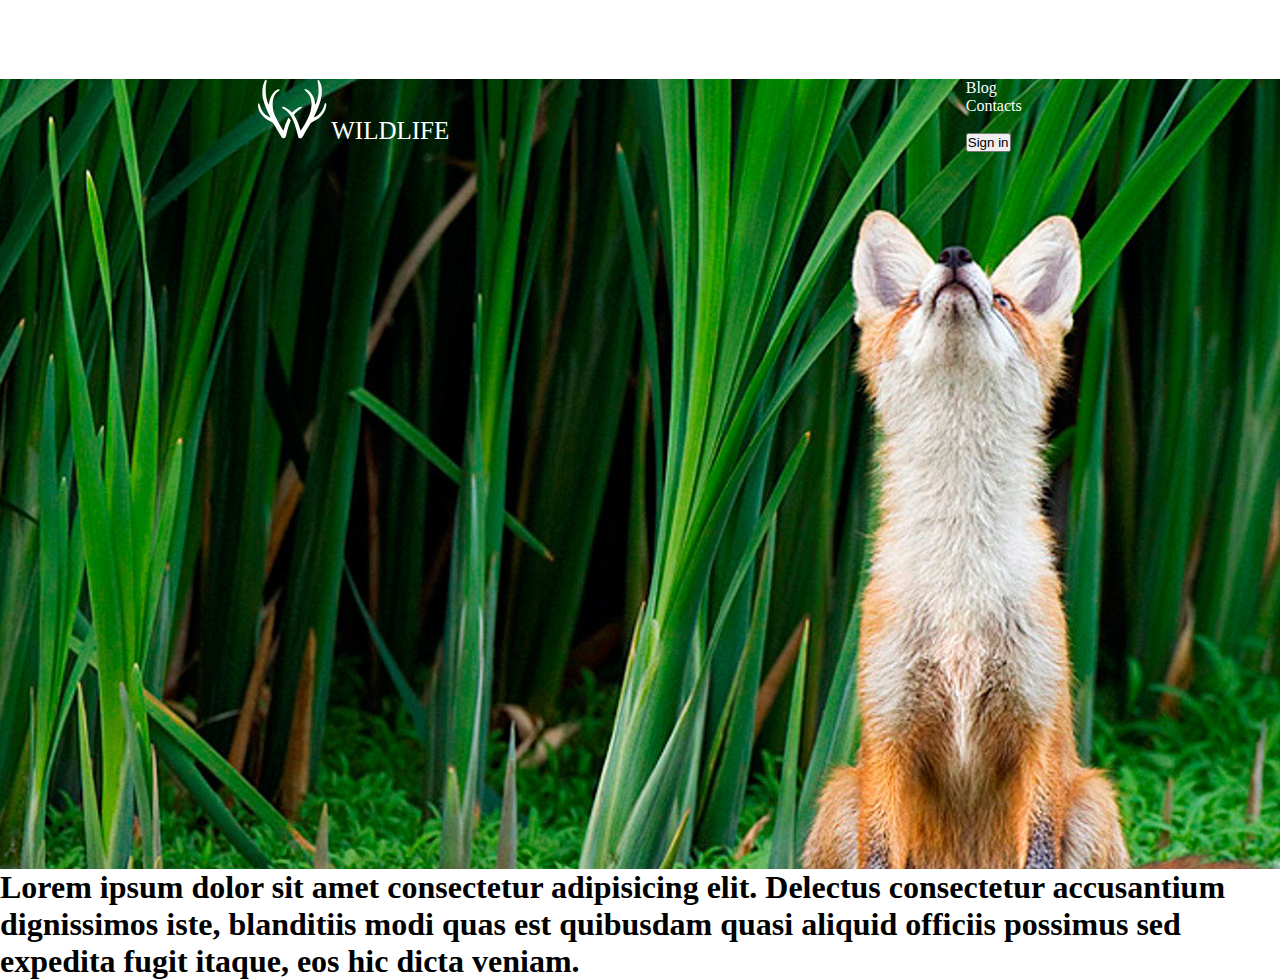
==== wildlife/index.html @ 64f41627 "feat:add index.html & style.css" ====
<!DOCTYPE html>
<html lang="en">
<head>
    <meta charset="UTF-8">
    <meta http-equiv="X-UA-Compatible" content="IE=edge">
    <meta name="viewport" content="width=device-width, initial-scale=1.0">
    <title>Wildlife</title>
    <link rel="stylesheet" href="./style.css">
</head>
<style>
  header{
    background-image:url("Qwerty1.png");
}
</style>
<body>
    <div class="wrapper">
      <header class="header">
            <div class="header__left">
                <div class="left">
                  <div class="logo">
                    <svg width="69" height="60" viewBox="0 0 69 60" fill="none" xmlns="http://www.w3.org/2000/svg">
                      <path fill-rule="evenodd" clip-rule="evenodd" d="M6.3948 2.44604C4.16477 7.15504 3.65727 16.4691 5.36475 21.3461C5.73505 22.4039 6.12845 23.6725 6.23905 24.1655C6.50697 25.3616 9.98755 33.4607 11.3835 36.1374C12.7536 38.7639 12.7282 38.7901 10.1004 37.4541C6.3206 35.5326 3.34752 31.5826 2.05042 26.7593C1.13115 23.3408 0.00397348 23.2777 0.0772985 26.6488C0.205224 32.5289 5.17522 38.814 12.5882 42.4708C15.5288 43.9211 14.6779 42.7686 21.2467 54.2024C24.0457 59.0747 24.1808 59.2308 25.5972 59.2308C27.3561 59.2308 27.6071 58.8444 28.5953 54.6155C29.5972 50.3279 30.7228 46.6075 31.9289 43.5965L32.7948 41.4347L31.8533 40.1431C31.3355 39.4326 30.798 38.8502 30.6593 38.8488C30.1948 38.844 28.0869 43.6096 26.7646 47.6535L25.4569 51.6532L23.9027 49.3844C22.4623 47.2811 17.952 38.948 16.8384 36.3319C12.847 26.9553 14.4788 15.6138 20.3028 12.2518C22.3567 11.066 21.9794 9.6086 19.8173 10.3764C15.3945 11.9471 11.3867 18.6498 10.9586 25.1924C10.8617 26.6725 9.7457 24.0611 8.6236 19.7287C7.47227 15.2835 7.3727 6.67708 8.4353 3.47029C9.38888 0.593038 7.67895 -0.265299 6.3948 2.44604ZM59.6933 1.30982C59.574 1.59996 59.6634 2.85175 59.8918 4.09177C61.1044 10.6744 60.7708 16.6257 58.8924 21.9231C57.5846 25.6113 57.0736 26.3963 57.0652 24.7304C57.0377 19.3638 53.3148 12.8507 49.0733 10.7489C45.9222 9.18752 45.6274 10.2683 48.518 12.7851C56.5554 19.7834 54.8527 33.9088 44.1036 49.4043L42.5157 51.6933L41.9636 49.7889C40.4831 44.6822 39.9738 43.3696 38.0497 39.7006L35.9766 35.7474L37.6433 33.7295C38.56 32.6197 40.4344 31.032 41.8087 30.2013C43.183 29.3706 44.2428 28.5095 44.1637 28.2878C43.6667 26.893 39.9378 28.4095 36.4521 31.4239L34.0308 33.5178L31.8846 31.5955C29.582 29.5331 25.8581 27.5444 24.6935 27.7554C23.4517 27.9804 23.6045 28.7779 25.0178 29.4484C31.5726 32.5583 36.2416 40.8258 39.5563 55.1923C40.3933 58.8197 40.6819 59.2308 42.3925 59.2308C43.7998 59.2308 43.9577 59.0614 46.1602 55.1923C47.5179 52.8072 51.0517 46.8561 52.3433 44.7796C52.8356 43.988 54.1098 43.1056 56.201 42.1082C62.3316 39.1839 67.1378 33.2911 68.1072 27.5107C68.7914 23.4293 67.2122 22.8184 66.0997 26.7343C64.7094 31.6287 61.3194 36.0255 57.5225 37.8595C55.6437 38.767 55.6206 38.591 57.1947 35.3476C64.3238 20.6586 65.7354 10.406 61.7265 2.43362C61.0403 1.06904 60.0232 0.506894 59.6933 1.30982Z" fill="white"/>
                    </svg>
                    <a href="#" class="menu">WILDLIFE</a>
                  </div>
                </div>
            </div>


          <div class="header__right">
            <div class="header__right1">
              <nav class="sign">
                <ul class="giutyk">
                  <li class="links">
                      <a href="#" class="link">Blog</a>
                  </li>
                  <li class="links">
                      <a href="#" class="link">Contacts</a>
                  </li>
                  <li class="links">
                    <div class="search">
                      <img src="https://image.flaticon.com/icons/svg/49/49116.svg" alt="" class="search-icon">
                    </div>
                  </li>
                  <li class="links">
                    <button href="#" class="menu__links">Sign in</button>
                  </li>
                </ul>
              </nav>
            </div>
          </div>
      </header>
    </div>
<h1>Lorem ipsum dolor sit amet consectetur adipisicing elit. Delectus consectetur accusantium dignissimos iste, blanditiis modi quas est quibusdam quasi aliquid officiis possimus sed expedita fugit itaque, eos hic dicta veniam.</h1>
</body>
</html>
---- wildlife/style.css ----
* {
  padding: 0;
  margin: 0;
  list-style-type: none;
  box-sizing: border-box;
}

.wrapper {
  width: 100vw;
  display: flex;
  justify-content: center;
  padding-top: 79px;
}

.header {
  width: 100%;
  height: 790px;
  width: 1500px;
  display: flex;
  justify-content: space-around;
}

.menu{
  text-decoration: none;
  font-family: Roboto;
  font-size: 25px;
  font-style: normal;
  font-weight: 400;
  line-height: 60px;
  letter-spacing: 0em;
  text-align: left;
  color: white;
}
.sign{
  display: flex;
  justify-content: space-around;
}

.link{
  text-decoration: none;
  color: white;
}
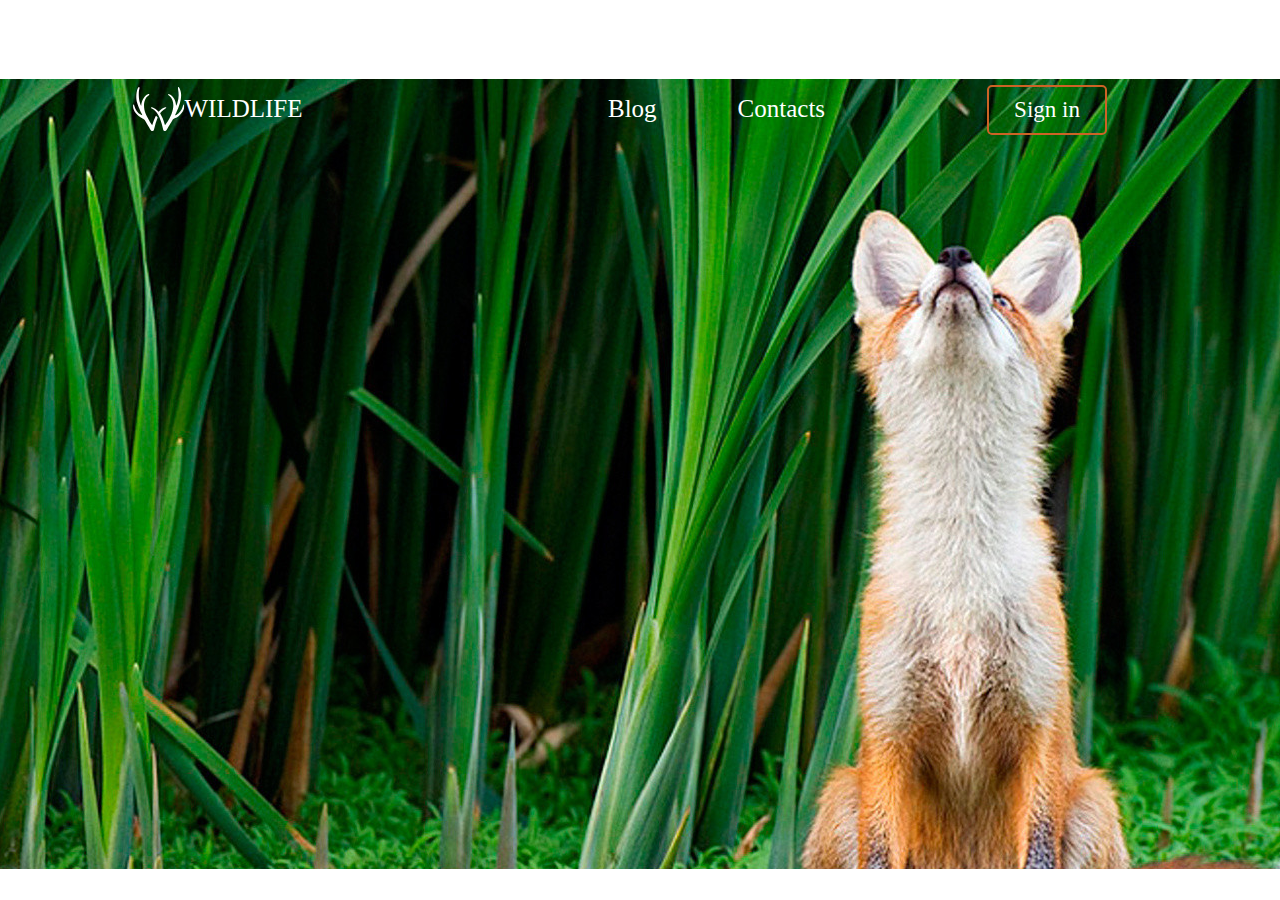
==== commit afc5eb37: "feat:end work" ====
--- a/wildlife/index.html
+++ b/wildlife/index.html
@@ -49,8 +49,8 @@
               </nav>
             </div>
           </div>
-      </header>
-    </div>
-<h1>Lorem ipsum dolor sit amet consectetur adipisicing elit. Delectus consectetur accusantium dignissimos iste, blanditiis modi quas est quibusdam quasi aliquid officiis possimus sed expedita fugit itaque, eos hic dicta veniam.</h1>
+        </header>
+      </div>
+      <h1 hidden>Lorem ipsum dolor sit amet consectetur adipisicing elit. Delectus consectetur accusantium dignissimos iste, blanditiis modi quas est quibusdam quasi aliquid officiis possimus sed expedita fugit itaque, eos hic dicta veniam.</h1>    
 </body>
 </html>--- a/wildlife/style.css
+++ b/wildlife/style.css
@@ -39,4 +39,90 @@
 .link{
   text-decoration: none;
   color: white;
-}+}
+
+.links{
+  display: inline-block;
+  font-family: Open Sans;
+  font-size: 25px;
+  font-style: normal;
+  font-weight: 400;
+  line-height: 60px;
+  letter-spacing: 0em;
+  text-align: left;
+}
+
+.header__left{
+  display: flex;
+
+}
+
+.header__right{
+  display: flex;
+  
+}
+
+.logo{
+  display: flex;
+  align-items: center;
+  width: 170px;
+  height: 60px;
+  justify-content: space-around;
+}
+
+.giutyk{
+  display: flex;
+  width: 580px;
+  
+  justify-content: space-around;
+}
+
+button {
+  height: 50px;
+  width: 120px;
+  font-family: Roboto;
+  font-size: 23px;
+  font-style: normal;
+  font-weight: 400;
+  line-height: 27px;
+  letter-spacing: 0em;
+  text-align: center;
+  border: 2px solid #CD6326;
+  box-sizing: border-box;
+  border-radius: 5px;
+  background-color: Transparent;
+  color: white;
+}
+
+.header__right1{
+  display: flex;
+  
+}
+
+.link:hover{
+  background-color: #FF9900;   
+  border-radius: 4px;
+  color:white;
+  font-size: 30px;
+  transition: 0.7s;
+}
+
+.links:active{
+  transform:scaleX(-1);
+  transition: 0.1s;
+}
+
+.search-icon:hover{
+  transform: rotate(720deg);
+  transition: 0.7s;
+}
+
+.menu__links:hover{
+  transform: translateY(10px);
+  transition: 0.8s;
+}
+
+
+.search-icon{
+  filter: invert(1);
+}
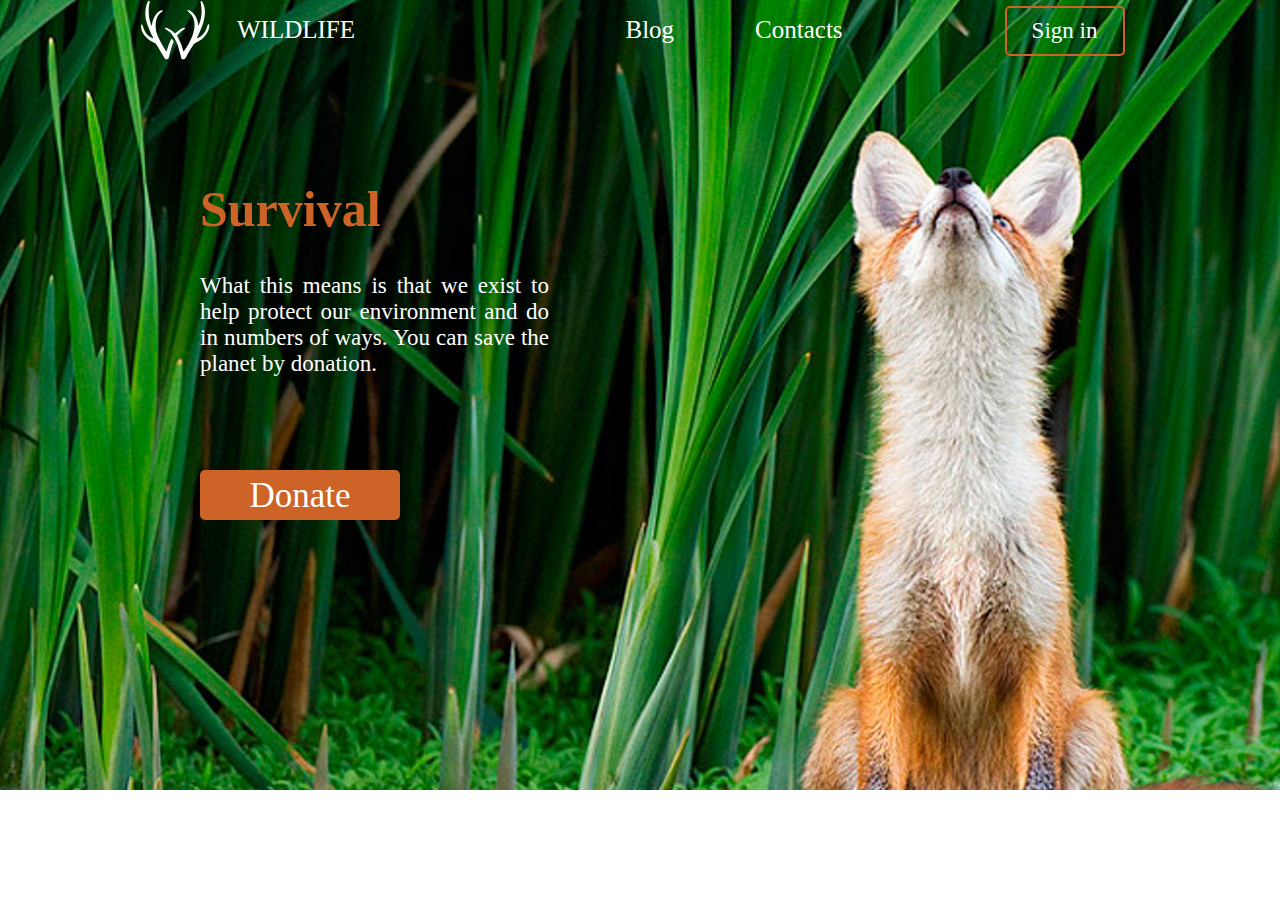
==== commit cd428b9d: "init:start work" ====
--- a/wildlife/index.html
+++ b/wildlife/index.html
@@ -8,49 +8,59 @@
     <link rel="stylesheet" href="./style.css">
 </head>
 <style>
-  header{
-    background-image:url("Qwerty1.png");
-}
+
 </style>
 <body>
     <div class="wrapper">
-      <header class="header">
-            <div class="header__left">
-                <div class="left">
-                  <div class="logo">
-                    <svg width="69" height="60" viewBox="0 0 69 60" fill="none" xmlns="http://www.w3.org/2000/svg">
-                      <path fill-rule="evenodd" clip-rule="evenodd" d="M6.3948 2.44604C4.16477 7.15504 3.65727 16.4691 5.36475 21.3461C5.73505 22.4039 6.12845 23.6725 6.23905 24.1655C6.50697 25.3616 9.98755 33.4607 11.3835 36.1374C12.7536 38.7639 12.7282 38.7901 10.1004 37.4541C6.3206 35.5326 3.34752 31.5826 2.05042 26.7593C1.13115 23.3408 0.00397348 23.2777 0.0772985 26.6488C0.205224 32.5289 5.17522 38.814 12.5882 42.4708C15.5288 43.9211 14.6779 42.7686 21.2467 54.2024C24.0457 59.0747 24.1808 59.2308 25.5972 59.2308C27.3561 59.2308 27.6071 58.8444 28.5953 54.6155C29.5972 50.3279 30.7228 46.6075 31.9289 43.5965L32.7948 41.4347L31.8533 40.1431C31.3355 39.4326 30.798 38.8502 30.6593 38.8488C30.1948 38.844 28.0869 43.6096 26.7646 47.6535L25.4569 51.6532L23.9027 49.3844C22.4623 47.2811 17.952 38.948 16.8384 36.3319C12.847 26.9553 14.4788 15.6138 20.3028 12.2518C22.3567 11.066 21.9794 9.6086 19.8173 10.3764C15.3945 11.9471 11.3867 18.6498 10.9586 25.1924C10.8617 26.6725 9.7457 24.0611 8.6236 19.7287C7.47227 15.2835 7.3727 6.67708 8.4353 3.47029C9.38888 0.593038 7.67895 -0.265299 6.3948 2.44604ZM59.6933 1.30982C59.574 1.59996 59.6634 2.85175 59.8918 4.09177C61.1044 10.6744 60.7708 16.6257 58.8924 21.9231C57.5846 25.6113 57.0736 26.3963 57.0652 24.7304C57.0377 19.3638 53.3148 12.8507 49.0733 10.7489C45.9222 9.18752 45.6274 10.2683 48.518 12.7851C56.5554 19.7834 54.8527 33.9088 44.1036 49.4043L42.5157 51.6933L41.9636 49.7889C40.4831 44.6822 39.9738 43.3696 38.0497 39.7006L35.9766 35.7474L37.6433 33.7295C38.56 32.6197 40.4344 31.032 41.8087 30.2013C43.183 29.3706 44.2428 28.5095 44.1637 28.2878C43.6667 26.893 39.9378 28.4095 36.4521 31.4239L34.0308 33.5178L31.8846 31.5955C29.582 29.5331 25.8581 27.5444 24.6935 27.7554C23.4517 27.9804 23.6045 28.7779 25.0178 29.4484C31.5726 32.5583 36.2416 40.8258 39.5563 55.1923C40.3933 58.8197 40.6819 59.2308 42.3925 59.2308C43.7998 59.2308 43.9577 59.0614 46.1602 55.1923C47.5179 52.8072 51.0517 46.8561 52.3433 44.7796C52.8356 43.988 54.1098 43.1056 56.201 42.1082C62.3316 39.1839 67.1378 33.2911 68.1072 27.5107C68.7914 23.4293 67.2122 22.8184 66.0997 26.7343C64.7094 31.6287 61.3194 36.0255 57.5225 37.8595C55.6437 38.767 55.6206 38.591 57.1947 35.3476C64.3238 20.6586 65.7354 10.406 61.7265 2.43362C61.0403 1.06904 60.0232 0.506894 59.6933 1.30982Z" fill="white"/>
-                    </svg>
-                    <a href="#" class="menu">WILDLIFE</a>
+      <div class="Qwerty">
+        <header class="header">
+              <div class="header__left">
+                  <div class="left">
+                    <div class="logo">
+                      <svg width="69" height="60" viewBox="0 0 69 60" fill="none" xmlns="http://www.w3.org/2000/svg">
+
+                        <path fill-rule="evenodd" clip-rule="evenodd" d="M6.3948 2.44604C4.16477 7.15504 3.65727 16.4691 5.36475 21.3461C5.73505 22.4039 6.12845 23.6725 6.23905 24.1655C6.50697 25.3616 9.98755 33.4607 11.3835 36.1374C12.7536 38.7639 12.7282 38.7901 10.1004 37.4541C6.3206 35.5326 3.34752 31.5826 2.05042 26.7593C1.13115 23.3408 0.00397348 23.2777 0.0772985 26.6488C0.205224 32.5289 5.17522 38.814 12.5882 42.4708C15.5288 43.9211 14.6779 42.7686 21.2467 54.2024C24.0457 59.0747 24.1808 59.2308 25.5972 59.2308C27.3561 59.2308 27.6071 58.8444 28.5953 54.6155C29.5972 50.3279 30.7228 46.6075 31.9289 43.5965L32.7948 41.4347L31.8533 40.1431C31.3355 39.4326 30.798 38.8502 30.6593 38.8488C30.1948 38.844 28.0869 43.6096 26.7646 47.6535L25.4569 51.6532L23.9027 49.3844C22.4623 47.2811 17.952 38.948 16.8384 36.3319C12.847 26.9553 14.4788 15.6138 20.3028 12.2518C22.3567 11.066 21.9794 9.6086 19.8173 10.3764C15.3945 11.9471 11.3867 18.6498 10.9586 25.1924C10.8617 26.6725 9.7457 24.0611 8.6236 19.7287C7.47227 15.2835 7.3727 6.67708 8.4353 3.47029C9.38888 0.593038 7.67895 -0.265299 6.3948 2.44604ZM59.6933 1.30982C59.574 1.59996 59.6634 2.85175 59.8918 4.09177C61.1044 10.6744 60.7708 16.6257 58.8924 21.9231C57.5846 25.6113 57.0736 26.3963 57.0652 24.7304C57.0377 19.3638 53.3148 12.8507 49.0733 10.7489C45.9222 9.18752 45.6274 10.2683 48.518 12.7851C56.5554 19.7834 54.8527 33.9088 44.1036 49.4043L42.5157 51.6933L41.9636 49.7889C40.4831 44.6822 39.9738 43.3696 38.0497 39.7006L35.9766 35.7474L37.6433 33.7295C38.56 32.6197 40.4344 31.032 41.8087 30.2013C43.183 29.3706 44.2428 28.5095 44.1637 28.2878C43.6667 26.893 39.9378 28.4095 36.4521 31.4239L34.0308 33.5178L31.8846 31.5955C29.582 29.5331 25.8581 27.5444 24.6935 27.7554C23.4517 27.9804 23.6045 28.7779 25.0178 29.4484C31.5726 32.5583 36.2416 40.8258 39.5563 55.1923C40.3933 58.8197 40.6819 59.2308 42.3925 59.2308C43.7998 59.2308 43.9577 59.0614 46.1602 55.1923C47.5179 52.8072 51.0517 46.8561 52.3433 44.7796C52.8356 43.988 54.1098 43.1056 56.201 42.1082C62.3316 39.1839 67.1378 33.2911 68.1072 27.5107C68.7914 23.4293 67.2122 22.8184 66.0997 26.7343C64.7094 31.6287 61.3194 36.0255 57.5225 37.8595C55.6437 38.767 55.6206 38.591 57.1947 35.3476C64.3238 20.6586 65.7354 10.406 61.7265 2.43362C61.0403 1.06904 60.0232 0.506894 59.6933 1.30982Z" fill="white"/>
+                      </svg>
+                    </div>
+                    <div class="logo2">
+                      <a href="#" class="menu">WILDLIFE</a>
+                    </div>
                   </div>
-                </div>
             </div>
-
-
-          <div class="header__right">
-            <div class="header__right1">
-              <nav class="sign">
-                <ul class="giutyk">
-                  <li class="links">
-                      <a href="#" class="link">Blog</a>
-                  </li>
-                  <li class="links">
-                      <a href="#" class="link">Contacts</a>
-                  </li>
-                  <li class="links">
-                    <div class="search">
-                      <img src="https://image.flaticon.com/icons/svg/49/49116.svg" alt="" class="search-icon">
-                    </div>
-                  </li>
-                  <li class="links">
-                    <button href="#" class="menu__links">Sign in</button>
-                  </li>
-                </ul>
-              </nav>
+  
+  
+            <div class="header__right">
+              <div class="header__right1">
+                <nav class="sign">
+                  <ul class="giutyk">
+                    <li class="links">
+                        <a href="#" class="link">Blog</a>
+                    </li>
+                    <li class="links">
+                        <a href="#" class="link">Contacts</a>
+                    </li>
+                    <li class="links">
+                      <div class="search">
+                        <img src="https://image.flaticon.com/icons/svg/49/49116.svg" alt="" class="search-icon">
+                      </div>
+                    </li>
+                    <li class="links">
+                      <button href="#" class="menu__links">Sign in</button>
+                    </li>
+                  </ul>
+                </nav>
+              </div>
+            </div>  
+          </header>
+          <div class="survival">
+            <div class="survival__text">
+              <div class="title"><h1>Survival</h1></div>
+              <div class="text">What this means is that we exist to help protect our environment and do in numbers of ways. You can save the planet by donation.</div>
+              <div class="Donate"><button class="donate">Donate</button></div>
             </div>
-          </div>
-        </header>
+        </div>
       </div>
+    </div>
       <h1 hidden>Lorem ipsum dolor sit amet consectetur adipisicing elit. Delectus consectetur accusantium dignissimos iste, blanditiis modi quas est quibusdam quasi aliquid officiis possimus sed expedita fugit itaque, eos hic dicta veniam.</h1>    
 </body>
 </html>--- a/wildlife/style.css
+++ b/wildlife/style.css
@@ -9,13 +9,16 @@
   width: 100vw;
   display: flex;
   justify-content: center;
-  padding-top: 79px;
+  background-color: #02160b;
 }
 
-.header {
+.Qwerty{
   width: 100%;
   height: 790px;
   width: 1500px;
+  background-image:url("Qwerty1.png");
+}
+.header {
   display: flex;
   justify-content: space-around;
 }
@@ -54,7 +57,6 @@
 
 .header__left{
   display: flex;
-
 }
 
 .header__right{
@@ -126,3 +128,66 @@
 .search-icon{
   filter: invert(1);
 }
+
+
+.survival{
+  display: flex;
+  align-items: flex-end;
+  height: 460px;
+  width: 395px;
+  justify-content: flex-end;
+}
+.survival__text{
+  display: flex;
+  flex-direction: column;
+  justify-content: space-between;
+  font-size: 25px;
+  width: 195px;
+  height: 340px;
+ 
+}
+
+.title{
+  color: rgba(205, 99, 38, 1);
+  width: 199px;
+}
+
+.text{
+  color: white;
+  height: 163px;
+  width: 349px;
+  font-family: Open Sans;
+  font-size: 23px;
+  text-align: justify;
+}
+
+.donate:hover{
+  transform: rotate(720deg);
+  transition: 0.7s;
+  transform: scale(-1);
+}
+
+.donate:active{
+  transform:scaleX(-1);
+  transition: 0.1s;
+}
+
+.left{
+  
+  width: 240px;
+  height: 60px;
+  display: flex;
+  justify-content: space-between;
+  align-items: center;
+}
+
+.Donate{
+  width: 160px;
+  
+}
+
+.donate{
+  font-size: 35px;
+  width: 200px;
+  background: rgba(205, 99, 38, 1);
+}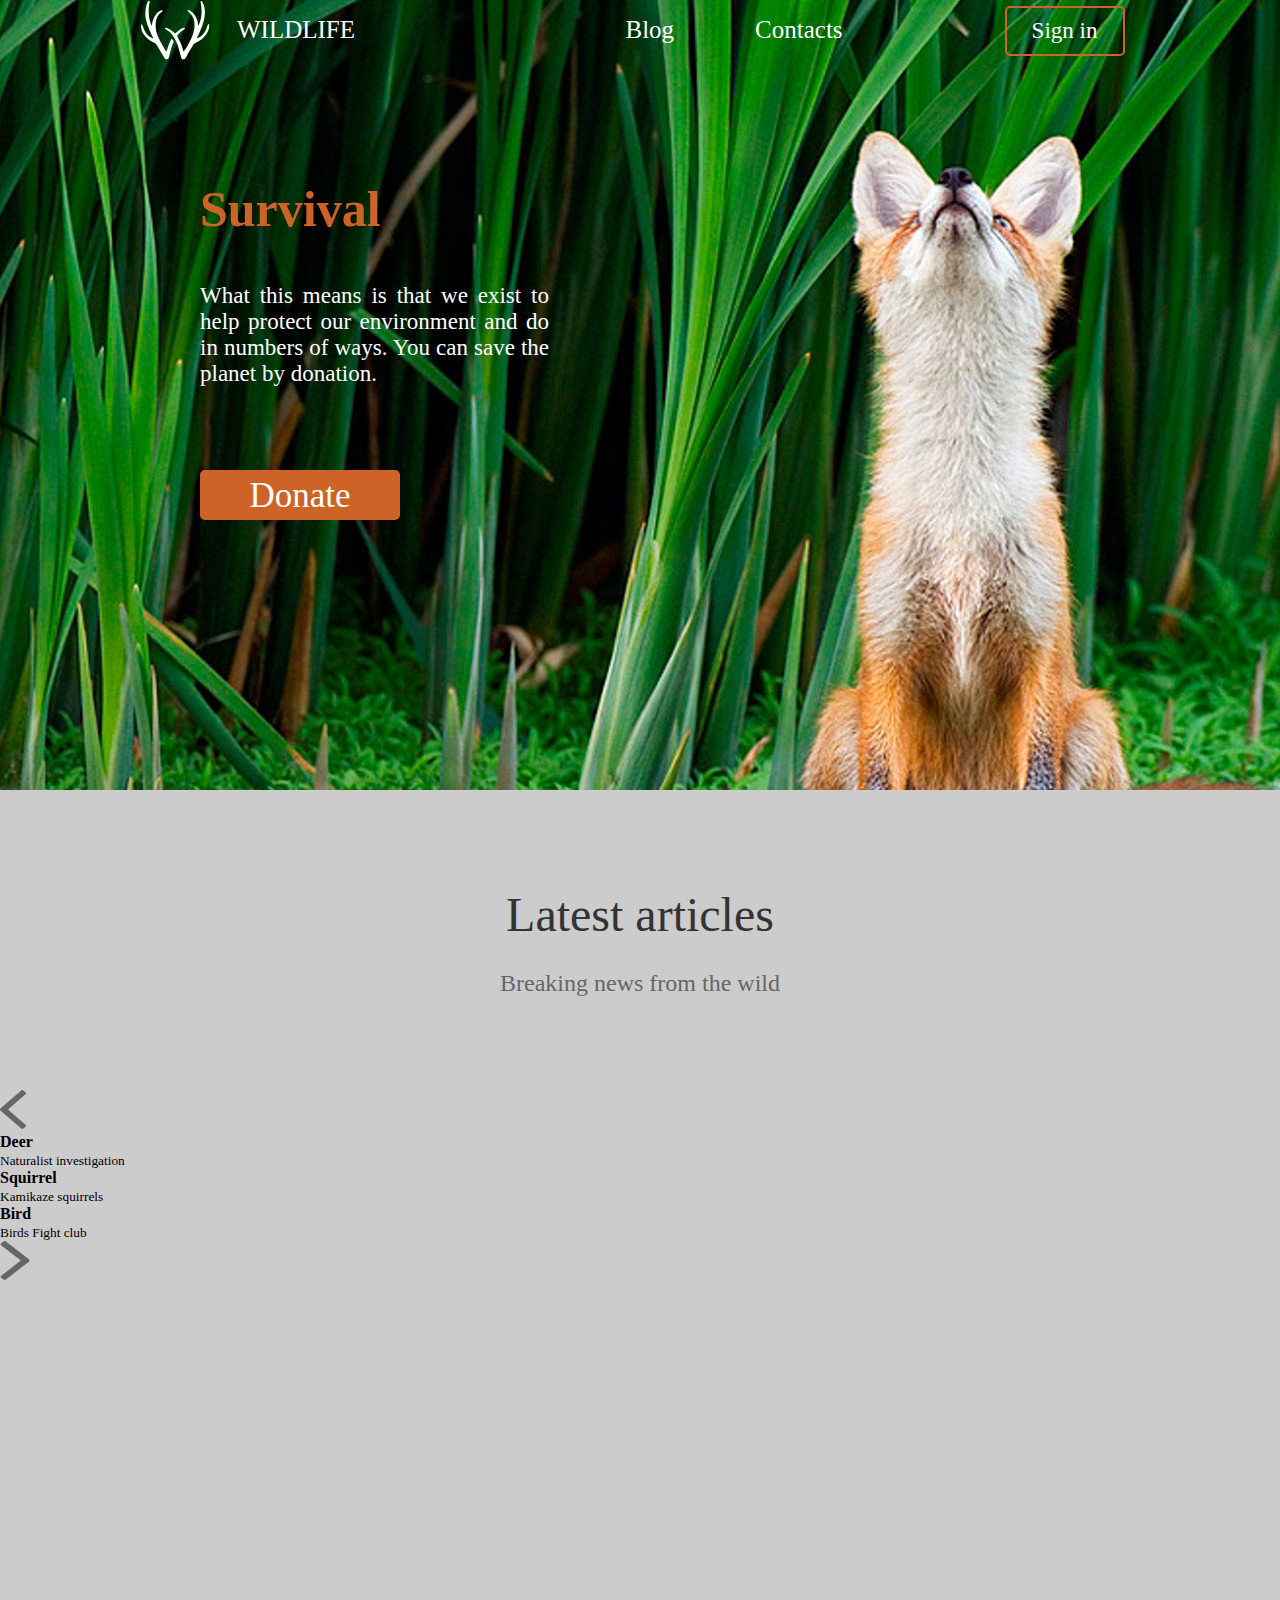
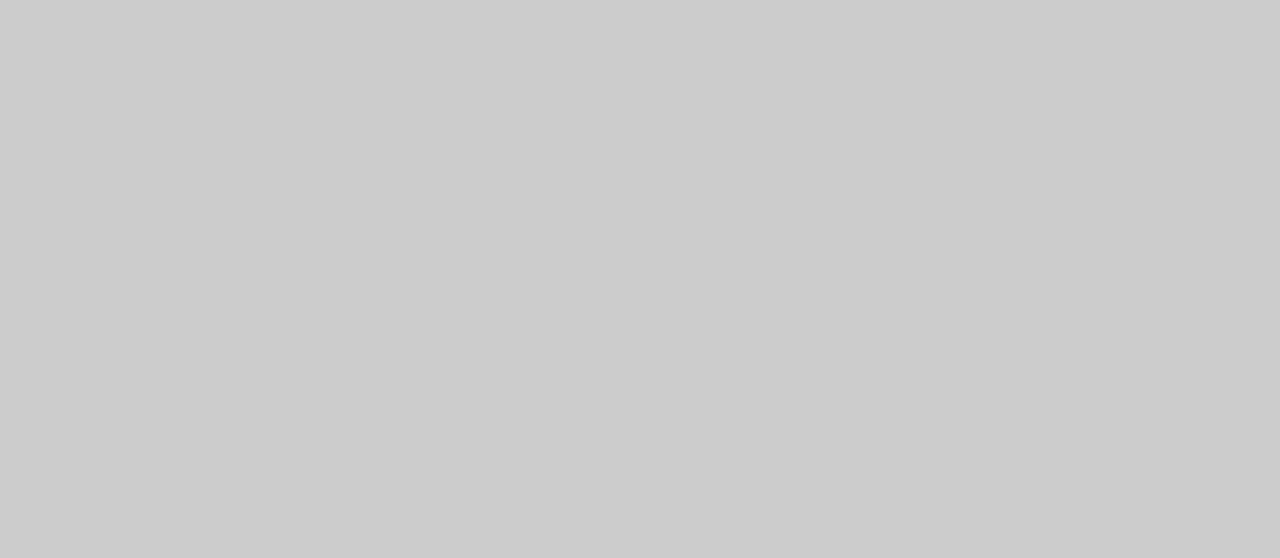
==== commit ffef1e03: "init:start work" ====
--- a/wildlife/index.html
+++ b/wildlife/index.html
@@ -61,6 +61,56 @@
         </div>
       </div>
     </div>
-      <h1 hidden>Lorem ipsum dolor sit amet consectetur adipisicing elit. Delectus consectetur accusantium dignissimos iste, blanditiis modi quas est quibusdam quasi aliquid officiis possimus sed expedita fugit itaque, eos hic dicta veniam.</h1>    
+      <h1 hidden>Lorem ipsum dolor sit amet consectetur adipisicing elit. Delectus consectetur accusantium dignissimos iste, blanditiis modi quas est quibusdam quasi aliquid officiis possimus sed expedita fugit itaque, eos hic dicta veniam.</h1>
+    <div class="wildlife-articles">
+      <div class="wildlife-articles2">
+        <div class="top">
+          <div class="1">
+            <h2>Latest articles</h2>
+          </div>
+            <div class="q2">
+              Breaking news from the wild
+            </div>
+        </div>
+        <div class="middle">
+          <div class="images">
+            <svg width="26" height="39" viewBox="0 0 26 39" fill="none" xmlns="http://www.w3.org/2000/svg">
+              <path d="M25.9913 3.24993C25.9913 3.56219 25.8125 3.91383 25.545 4.14844L8.00063 19.4998L25.545 34.8511C25.8131 35.0857 25.9913 35.4368 25.9913 35.7496C25.9913 36.0624 25.8125 36.4135 25.545 36.6481L23.3131 38.601C23.045 38.8356 22.6438 38.9915 22.2863 38.9915C21.9288 38.9915 21.5275 38.8351 21.2594 38.601L0.455627 20.3977C0.187502 20.1631 0.00937653 19.812 0.00937653 19.4992C0.00937653 19.1864 0.188127 18.8353 0.455627 18.6007L21.2594 0.397427C21.5275 0.162818 21.9288 0.00695801 22.2863 0.00695801C22.6438 0.00695801 23.045 0.163365 23.3131 0.397427L25.545 2.35032C25.8131 2.58493 25.9913 2.89719 25.9913 3.24883V3.24993Z" fill="#666666"/>
+              </svg>
+            <div class="image1">
+              <div class = textimage> <h4>
+                Deer
+              </h4>
+              <small>
+                Naturalist investigation
+              </small>
+              </div>
+            </div>
+            <div class="image2">
+              <div class = textimage> <h4>
+                Squirrel
+              </h4>
+              <small>
+                Kamikaze squirrels
+              </small>
+              </div>
+            </div>
+            <div class="image3">
+              <div class=textimage><h4>
+                Bird
+              </h4>
+              <small> 
+                Birds Fight club
+              </small>
+              </div>
+            </div>
+            <svg width="30" height="39" viewBox="0 0 30 39" fill="none" xmlns="http://www.w3.org/2000/svg">
+              <path d="M29.6512 19.4997C29.6512 19.812 29.4517 20.1636 29.1531 20.3982L5.93029 38.6015C5.63098 38.8361 5.18308 38.992 4.78401 38.992C4.38494 38.992 3.93703 38.8356 3.63773 38.6015L1.14633 36.6486C0.847031 36.414 0.648193 36.1017 0.648193 35.7501C0.648193 35.4378 0.847728 35.0862 1.14633 34.8516L20.7308 19.5003L1.14633 4.14894C0.847031 3.91433 0.648193 3.56323 0.648193 3.25042C0.648193 2.93761 0.847728 2.58651 1.14633 2.3519L3.63773 0.399014C3.93703 0.164405 4.38494 0.00854492 4.78401 0.00854492C5.18308 0.00854492 5.63098 0.164952 5.93029 0.399014L29.1531 18.6023C29.4524 18.8369 29.6512 19.188 29.6512 19.5008V19.4997Z" fill="#666666"/>
+            </svg>
+          </div>
+        </div>
+      </div>
+      </div>
+    </div>   
 </body>
 </html>--- a/wildlife/style.css
+++ b/wildlife/style.css
@@ -154,7 +154,7 @@
 
 .text{
   color: white;
-  height: 163px;
+  height: 143px;
   width: 349px;
   font-family: Open Sans;
   font-size: 23px;
@@ -190,4 +190,56 @@
   font-size: 35px;
   width: 200px;
   background: rgba(205, 99, 38, 1);
+}
+
+.wildlife-articles{
+  width: 100vw;
+  display: flex;
+  justify-content: center;
+  background-color: #02160b;
+}
+
+
+.wildlife-articles2{
+  width: 1500px;
+  height: 1368px;
+  background: #CCCCCC;
+}
+
+h2{
+  font-family: Open Sans;
+  font-size: 48px;
+  font-style: normal;
+  font-weight: 400;
+  line-height: 72px;
+  text-align: center;
+  color: #333333;
+
+}
+
+.q2{
+  display: flex;
+  align-items: flex-end;
+  justify-content: center;
+  font-family: Open Sans;
+  font-size: 24px;
+  font-style: normal;
+  font-weight: 400;
+  line-height: 36px;
+  letter-spacing: 0em;
+  text-align: center;
+  height: 50px;
+  color: #666666;
+
+}
+
+.top{
+  display: flex;
+  flex-direction: column;
+  height: 300px;
+  justify-content: center;
+}
+
+.images{
+  
 }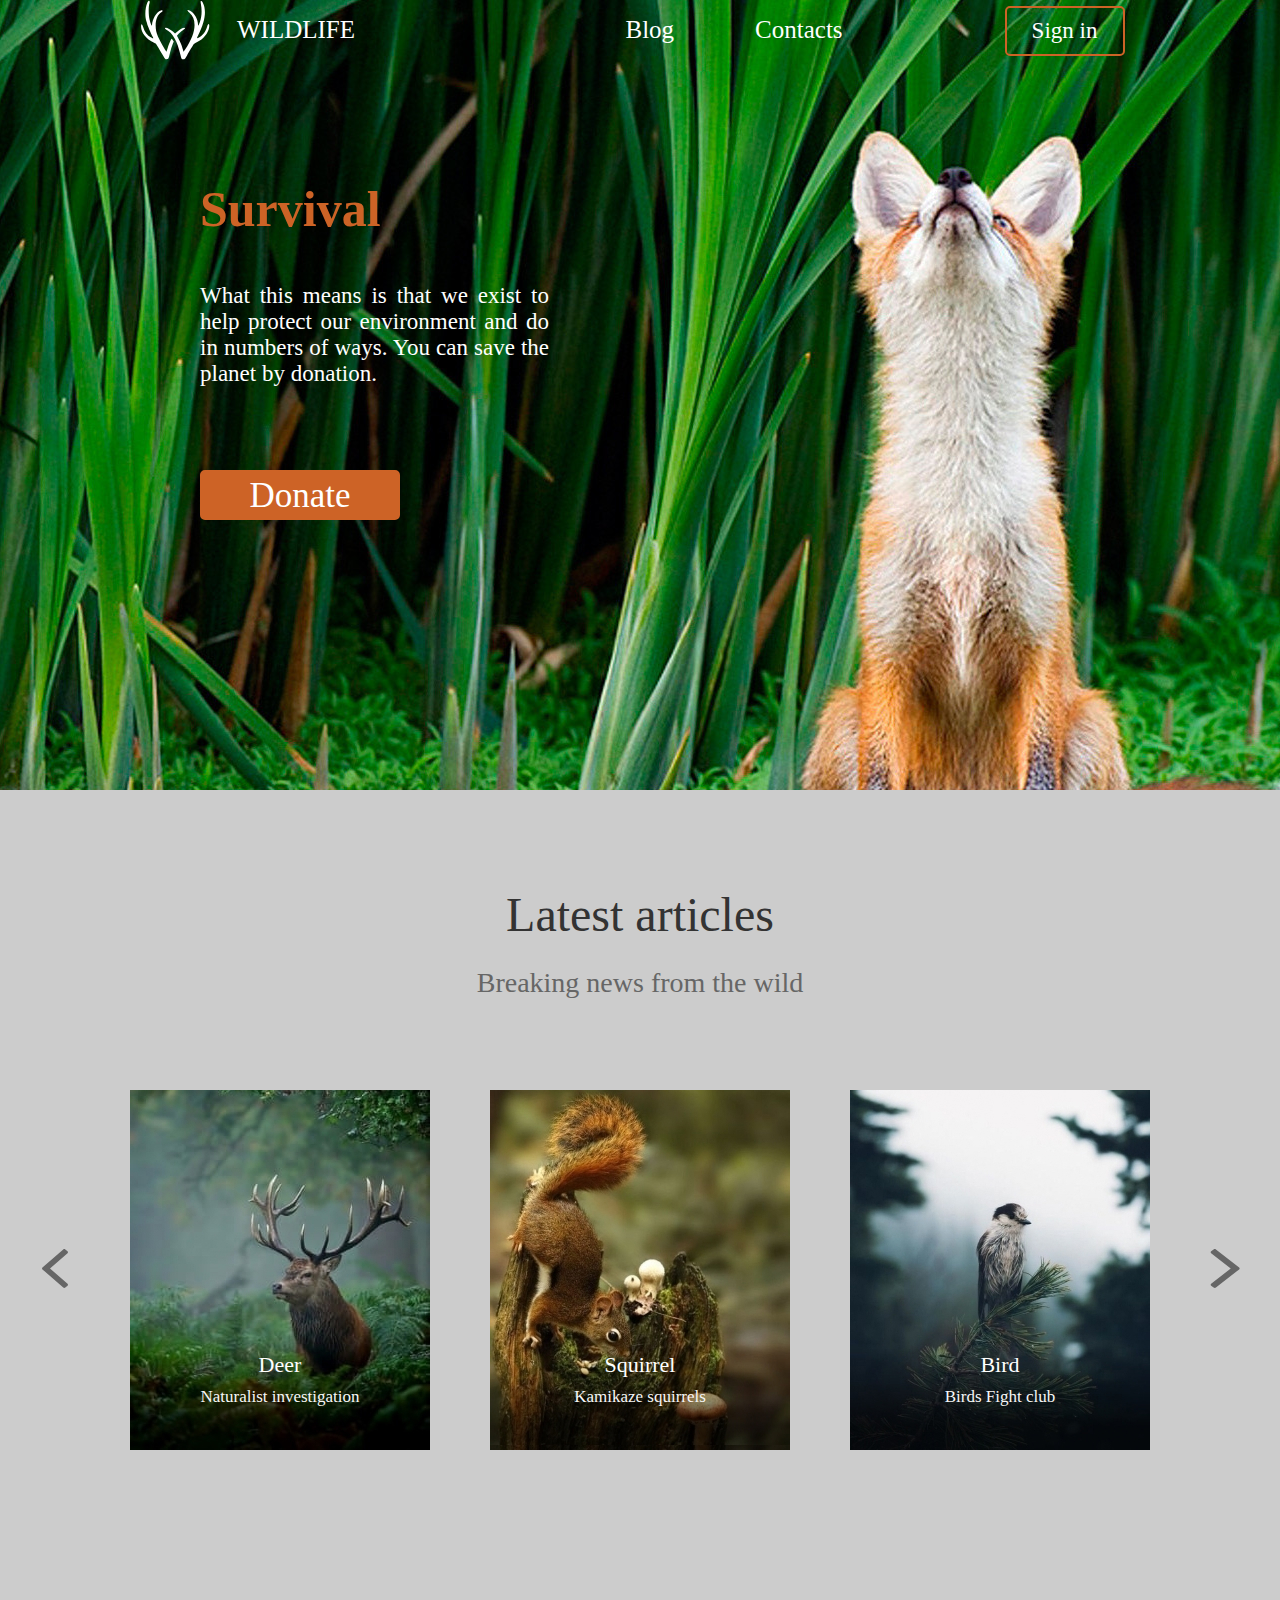
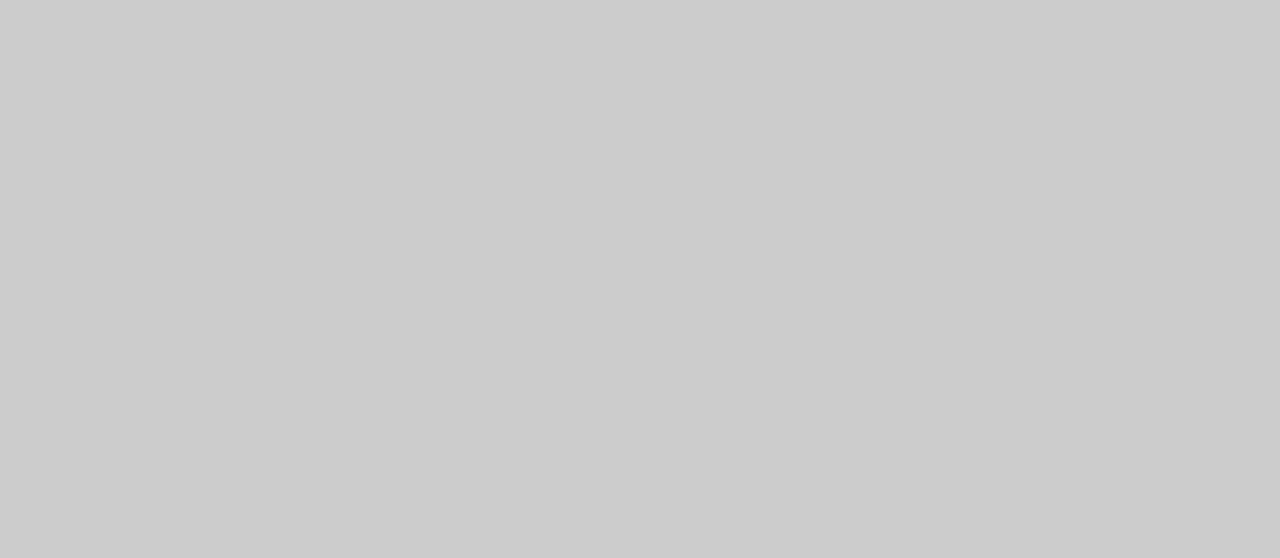
==== commit f7dc1c8d: "feat:add images and sliders" ====
--- a/wildlife/index.html
+++ b/wildlife/index.html
@@ -74,9 +74,11 @@
         </div>
         <div class="middle">
           <div class="images">
-            <svg width="26" height="39" viewBox="0 0 26 39" fill="none" xmlns="http://www.w3.org/2000/svg">
-              <path d="M25.9913 3.24993C25.9913 3.56219 25.8125 3.91383 25.545 4.14844L8.00063 19.4998L25.545 34.8511C25.8131 35.0857 25.9913 35.4368 25.9913 35.7496C25.9913 36.0624 25.8125 36.4135 25.545 36.6481L23.3131 38.601C23.045 38.8356 22.6438 38.9915 22.2863 38.9915C21.9288 38.9915 21.5275 38.8351 21.2594 38.601L0.455627 20.3977C0.187502 20.1631 0.00937653 19.812 0.00937653 19.4992C0.00937653 19.1864 0.188127 18.8353 0.455627 18.6007L21.2594 0.397427C21.5275 0.162818 21.9288 0.00695801 22.2863 0.00695801C22.6438 0.00695801 23.045 0.163365 23.3131 0.397427L25.545 2.35032C25.8131 2.58493 25.9913 2.89719 25.9913 3.24883V3.24993Z" fill="#666666"/>
-              </svg>
+            <div class="SVG">
+              <svg width="30" height="39" viewBox="0 0 26 39" fill="none" xmlns="http://www.w3.org/2000/svg">
+                <path d="M25.9913 3.24993C25.9913 3.56219 25.8125 3.91383 25.545 4.14844L8.00063 19.4998L25.545 34.8511C25.8131 35.0857 25.9913 35.4368 25.9913 35.7496C25.9913 36.0624 25.8125 36.4135 25.545 36.6481L23.3131 38.601C23.045 38.8356 22.6438 38.9915 22.2863 38.9915C21.9288 38.9915 21.5275 38.8351 21.2594 38.601L0.455627 20.3977C0.187502 20.1631 0.00937653 19.812 0.00937653 19.4992C0.00937653 19.1864 0.188127 18.8353 0.455627 18.6007L21.2594 0.397427C21.5275 0.162818 21.9288 0.00695801 22.2863 0.00695801C22.6438 0.00695801 23.045 0.163365 23.3131 0.397427L25.545 2.35032C25.8131 2.58493 25.9913 2.89719 25.9913 3.24883V3.24993Z" fill="#666666"/>
+                </svg>
+            </div>
             <div class="image1">
               <div class = textimage> <h4>
                 Deer
@@ -104,9 +106,11 @@
               </small>
               </div>
             </div>
-            <svg width="30" height="39" viewBox="0 0 30 39" fill="none" xmlns="http://www.w3.org/2000/svg">
-              <path d="M29.6512 19.4997C29.6512 19.812 29.4517 20.1636 29.1531 20.3982L5.93029 38.6015C5.63098 38.8361 5.18308 38.992 4.78401 38.992C4.38494 38.992 3.93703 38.8356 3.63773 38.6015L1.14633 36.6486C0.847031 36.414 0.648193 36.1017 0.648193 35.7501C0.648193 35.4378 0.847728 35.0862 1.14633 34.8516L20.7308 19.5003L1.14633 4.14894C0.847031 3.91433 0.648193 3.56323 0.648193 3.25042C0.648193 2.93761 0.847728 2.58651 1.14633 2.3519L3.63773 0.399014C3.93703 0.164405 4.38494 0.00854492 4.78401 0.00854492C5.18308 0.00854492 5.63098 0.164952 5.93029 0.399014L29.1531 18.6023C29.4524 18.8369 29.6512 19.188 29.6512 19.5008V19.4997Z" fill="#666666"/>
-            </svg>
+            <div class="SVG">
+              <svg width="30" height="39" viewBox="0 0 30 39" fill="none" xmlns="http://www.w3.org/2000/svg">
+                <path d="M29.6512 19.4997C29.6512 19.812 29.4517 20.1636 29.1531 20.3982L5.93029 38.6015C5.63098 38.8361 5.18308 38.992 4.78401 38.992C4.38494 38.992 3.93703 38.8356 3.63773 38.6015L1.14633 36.6486C0.847031 36.414 0.648193 36.1017 0.648193 35.7501C0.648193 35.4378 0.847728 35.0862 1.14633 34.8516L20.7308 19.5003L1.14633 4.14894C0.847031 3.91433 0.648193 3.56323 0.648193 3.25042C0.648193 2.93761 0.847728 2.58651 1.14633 2.3519L3.63773 0.399014C3.93703 0.164405 4.38494 0.00854492 4.78401 0.00854492C5.18308 0.00854492 5.63098 0.164952 5.93029 0.399014L29.1531 18.6023C29.4524 18.8369 29.6512 19.188 29.6512 19.5008V19.4997Z" fill="#666666"/>
+              </svg>
+          </div>
           </div>
         </div>
       </div>
--- a/wildlife/style.css
+++ b/wildlife/style.css
@@ -222,7 +222,7 @@
   align-items: flex-end;
   justify-content: center;
   font-family: Open Sans;
-  font-size: 24px;
+  font-size: 28px;
   font-style: normal;
   font-weight: 400;
   line-height: 36px;
@@ -240,6 +240,80 @@
   justify-content: center;
 }
 
-.images{
-  
-}+.middle{
+  display: flex;
+  justify-content: center;
+}
+
+.images {
+  display: flex;
+  justify-content: space-between;
+  align-items: center;
+  height: 360px;
+  width: 1200px ;
+
+}
+
+.image1 {
+  display: flex;
+  justify-content: center;
+  align-items: flex-end;
+  background-image: url(Rectangle.jpg);
+  height: 360px;
+  width: 300px;
+}
+
+.image2 {
+  display: flex;
+  justify-content: center;
+  align-items: flex-end;
+  background-image: url(Rectanglee.jpg);
+  height: 360px;
+  width: 300px;
+}
+
+.image3 {
+  display: flex;
+  justify-content: center;
+  align-items: flex-end;
+  height: 360px;
+  width: 300px;
+  background-image: url(Rectangleee.jpg);
+}
+
+.SVG:hover{
+  transform: rotate(720deg);
+  transition: 0.7s;
+  transform: scale(-1);
+}
+
+.SVG:active{
+  transform:scaleX(-1.5);
+  transition: 0.1s;
+}
+h4 {
+  color:white;
+  font-family: Open Sans;
+  font-size: 22px;
+  font-style: normal;
+  font-weight: 400;
+  line-height: 36px;
+  letter-spacing: 0em;
+  text-align: center;
+}
+
+small {
+  font-family: Open Sans;
+  font-size: 17px;
+  font-style: normal;
+  font-weight: 400;
+  line-height: 27px;
+  letter-spacing: 0em;
+  text-align: center;
+  color: rgba(247, 247, 247, 1);
+}
+
+.textimage {
+  margin-bottom: 40px;
+}
+
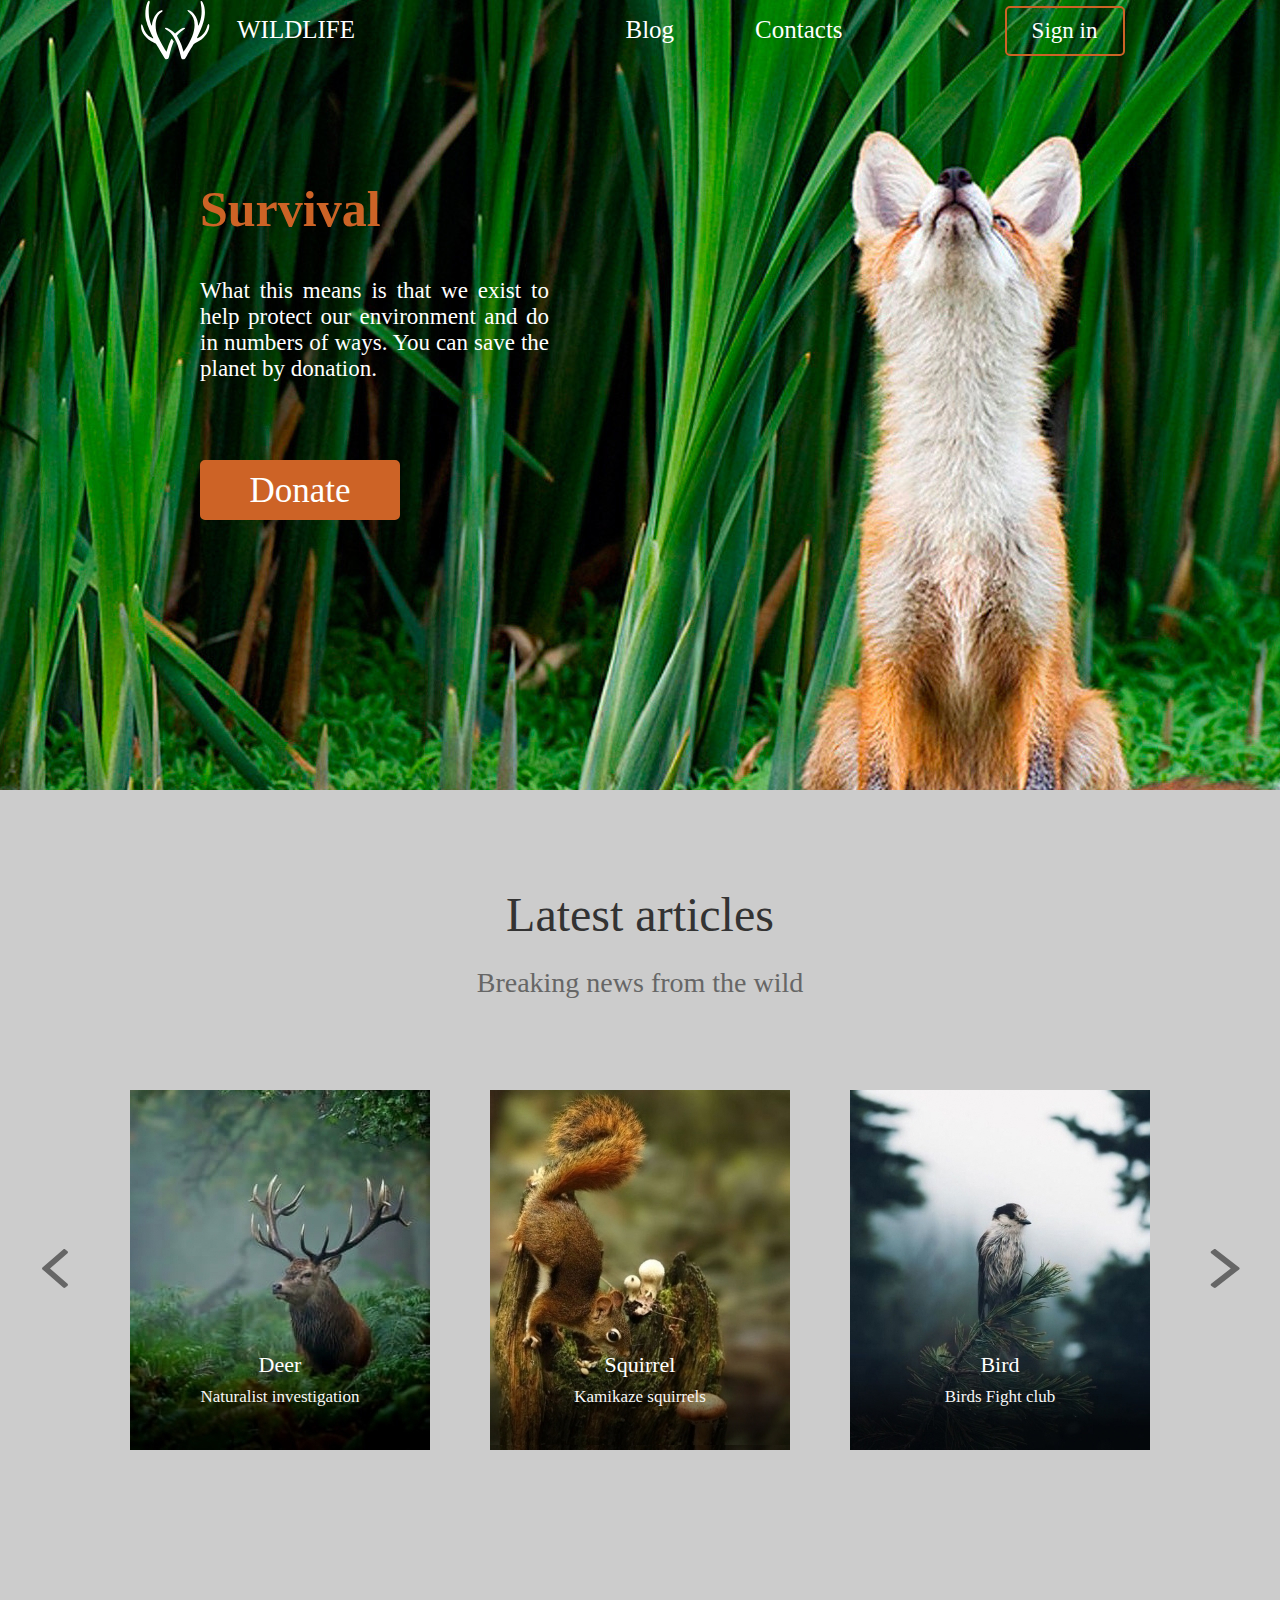
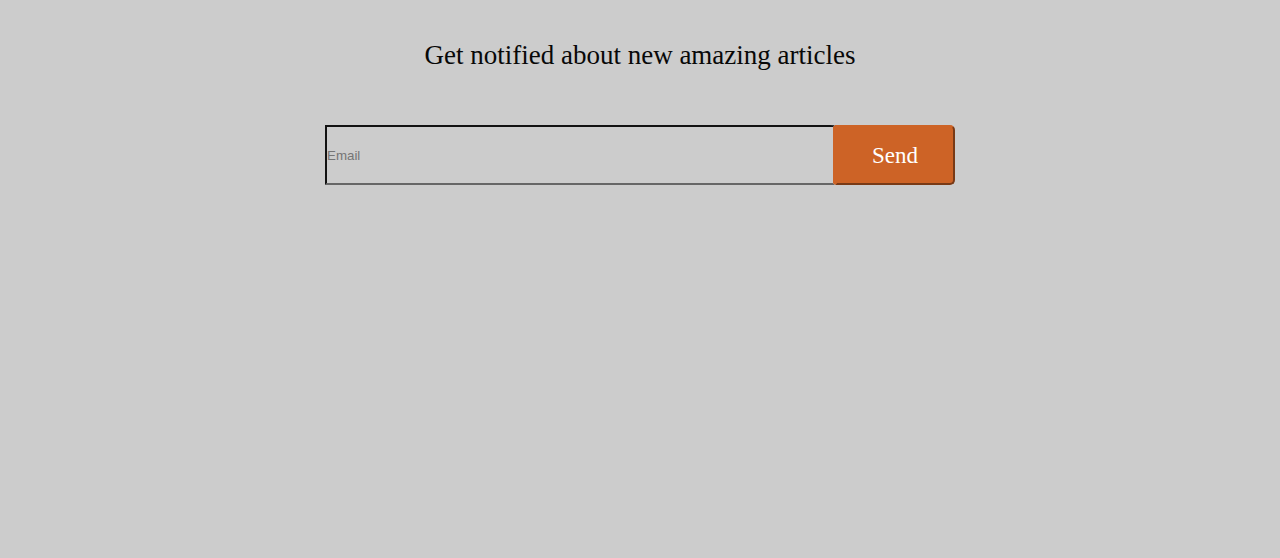
==== commit e2c7760e: "init:finish work" ====
--- a/wildlife/index.html
+++ b/wildlife/index.html
@@ -45,7 +45,7 @@
                       </div>
                     </li>
                     <li class="links">
-                      <button href="#" class="menu__links">Sign in</button>
+                      <button href="#" class="menu__links1">Sign in</button>
                     </li>
                   </ul>
                 </nav>
@@ -113,6 +113,16 @@
           </div>
           </div>
         </div>
+        <div class="null"></div>
+        <div class="bottom">
+          <div>
+          <h3>Get notified about new amazing articles</h3>
+          </div>
+          <div class="input">
+            <input  type="email" placeholder="Email">
+            <button class= "send_button">Send</button>
+          </div>
+        </div>
       </div>
       </div>
     </div>   
--- a/wildlife/style.css
+++ b/wildlife/style.css
@@ -79,7 +79,7 @@
   justify-content: space-around;
 }
 
-button {
+.menu__links1{
   height: 50px;
   width: 120px;
   font-family: Roboto;
@@ -119,7 +119,7 @@
   transition: 0.7s;
 }
 
-.menu__links:hover{
+.menu__links1:hover{
   transform: translateY(10px);
   transition: 0.8s;
 }
@@ -183,10 +183,22 @@
 
 .Donate{
   width: 160px;
-  
 }
 
 .donate{
+  font-family: Roboto;
+  font-size: 23px;
+  height: 60px;
+  font-style: normal;
+  font-weight: 400;
+  line-height: 27px;
+  letter-spacing: 0em;
+  text-align: center;
+  border: 2px solid #CD6326;
+  box-sizing: border-box;
+  border-radius: 5px;
+  background-color: Transparent;
+  color: white;
   font-size: 35px;
   width: 200px;
   background: rgba(205, 99, 38, 1);
@@ -317,3 +329,59 @@
   margin-bottom: 40px;
 }
 
+.bottom{
+  height: 200px;
+  display: flex;
+  flex-direction: column;
+  justify-content: space-around;
+  align-items: center;
+}
+
+.input{
+  height: 100px;
+  width: 634px;
+  display: flex;
+  justify-content: center;
+  align-items: center;
+}
+
+input{
+  width: 510px;
+  height: 60px;
+  border-radius: 2px;
+  background: #CCCCCC;
+  border-color:#666666;
+  border-right-color: #CD6326;
+  border-radius: 0px 1% 1% 0px;
+}
+
+h3{
+  font-family: Open Sans;
+  font-size: 27px;
+  font-style: normal;
+  font-weight: 400;
+  line-height: 41px;
+  letter-spacing: 0em;
+  text-align: center;
+  color: #080808;
+}
+
+.send_button{
+  font-family: Roboto;
+  font-size: 23px;
+  font-style: normal;
+  font-weight: 400;
+  line-height: 27px;
+  letter-spacing: 0em;
+  text-align: center;
+  height: 60px;
+  width: 120px;
+  background: #CD6326;
+  border-color: #CD6326;
+  border-radius: 0px 5px 5px 0px;
+  color: white;
+}
+
+.null{
+  height: 170px;
+}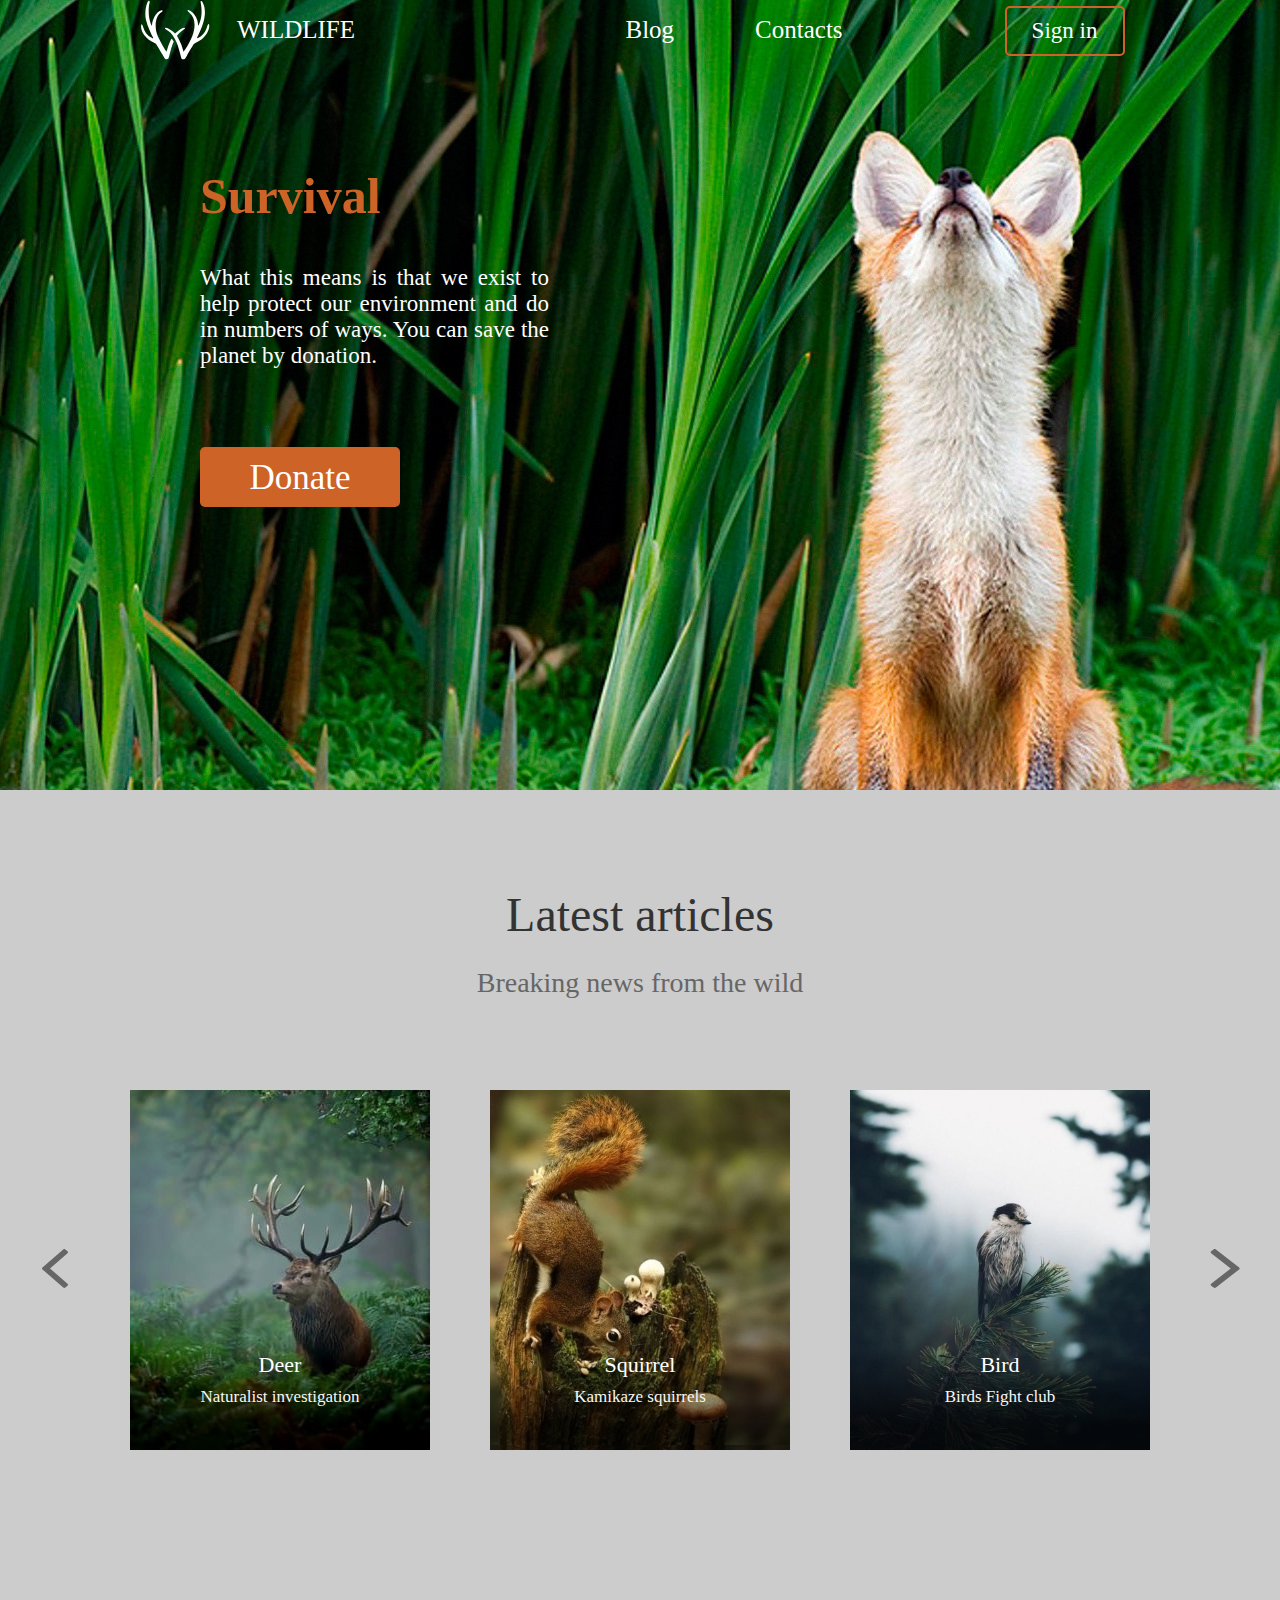
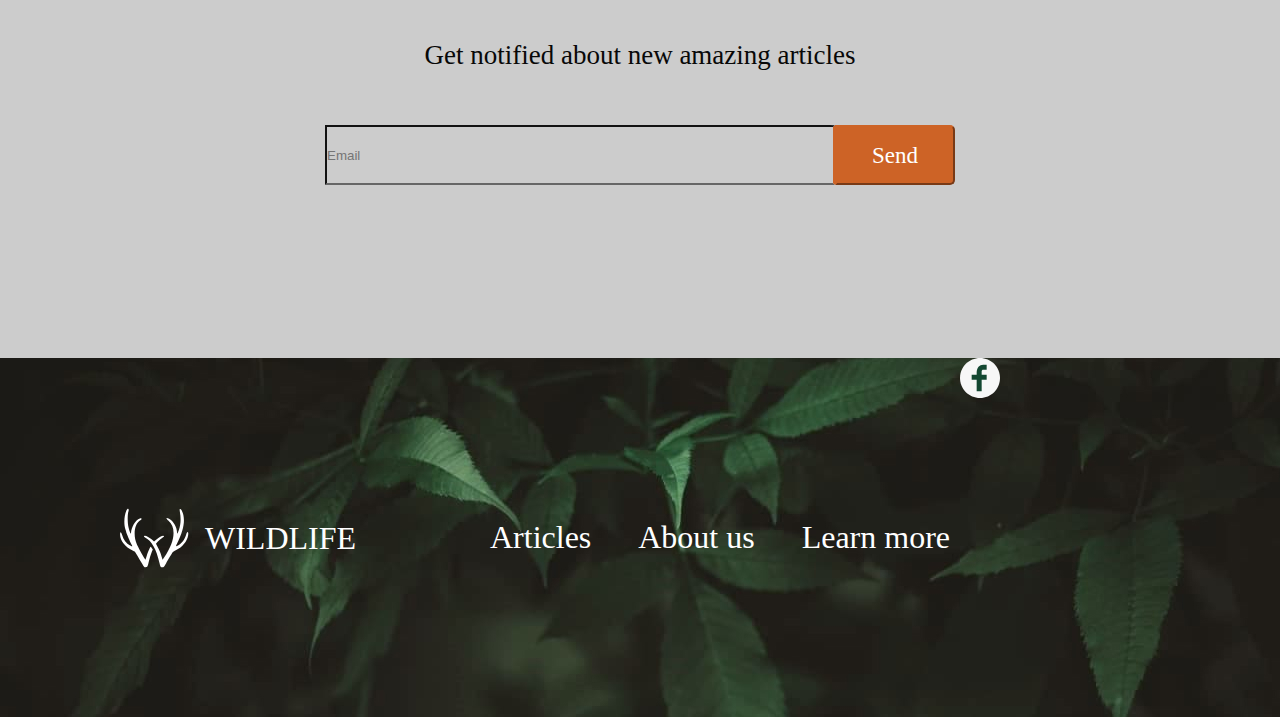
==== commit 05141bef: "feat:add index.html & style.css" ====
--- a/wildlife/index.html
+++ b/wildlife/index.html
@@ -125,6 +125,40 @@
         </div>
       </div>
       </div>
-    </div>   
+    </div>
+    <div class="wildlife-footer">
+      <div class="wildlife-footer2">
+        <div class="wildlife-footer3">
+          <div class="wildlife-footer4">
+            <div class="lleft">
+              <svg width="69" height="60" viewBox="0 0 69 60" fill="none" xmlns="http://www.w3.org/2000/svg">
+
+                <path fill-rule="evenodd" clip-rule="evenodd" d="M6.3948 2.44604C4.16477 7.15504 3.65727 16.4691 5.36475 21.3461C5.73505 22.4039 6.12845 23.6725 6.23905 24.1655C6.50697 25.3616 9.98755 33.4607 11.3835 36.1374C12.7536 38.7639 12.7282 38.7901 10.1004 37.4541C6.3206 35.5326 3.34752 31.5826 2.05042 26.7593C1.13115 23.3408 0.00397348 23.2777 0.0772985 26.6488C0.205224 32.5289 5.17522 38.814 12.5882 42.4708C15.5288 43.9211 14.6779 42.7686 21.2467 54.2024C24.0457 59.0747 24.1808 59.2308 25.5972 59.2308C27.3561 59.2308 27.6071 58.8444 28.5953 54.6155C29.5972 50.3279 30.7228 46.6075 31.9289 43.5965L32.7948 41.4347L31.8533 40.1431C31.3355 39.4326 30.798 38.8502 30.6593 38.8488C30.1948 38.844 28.0869 43.6096 26.7646 47.6535L25.4569 51.6532L23.9027 49.3844C22.4623 47.2811 17.952 38.948 16.8384 36.3319C12.847 26.9553 14.4788 15.6138 20.3028 12.2518C22.3567 11.066 21.9794 9.6086 19.8173 10.3764C15.3945 11.9471 11.3867 18.6498 10.9586 25.1924C10.8617 26.6725 9.7457 24.0611 8.6236 19.7287C7.47227 15.2835 7.3727 6.67708 8.4353 3.47029C9.38888 0.593038 7.67895 -0.265299 6.3948 2.44604ZM59.6933 1.30982C59.574 1.59996 59.6634 2.85175 59.8918 4.09177C61.1044 10.6744 60.7708 16.6257 58.8924 21.9231C57.5846 25.6113 57.0736 26.3963 57.0652 24.7304C57.0377 19.3638 53.3148 12.8507 49.0733 10.7489C45.9222 9.18752 45.6274 10.2683 48.518 12.7851C56.5554 19.7834 54.8527 33.9088 44.1036 49.4043L42.5157 51.6933L41.9636 49.7889C40.4831 44.6822 39.9738 43.3696 38.0497 39.7006L35.9766 35.7474L37.6433 33.7295C38.56 32.6197 40.4344 31.032 41.8087 30.2013C43.183 29.3706 44.2428 28.5095 44.1637 28.2878C43.6667 26.893 39.9378 28.4095 36.4521 31.4239L34.0308 33.5178L31.8846 31.5955C29.582 29.5331 25.8581 27.5444 24.6935 27.7554C23.4517 27.9804 23.6045 28.7779 25.0178 29.4484C31.5726 32.5583 36.2416 40.8258 39.5563 55.1923C40.3933 58.8197 40.6819 59.2308 42.3925 59.2308C43.7998 59.2308 43.9577 59.0614 46.1602 55.1923C47.5179 52.8072 51.0517 46.8561 52.3433 44.7796C52.8356 43.988 54.1098 43.1056 56.201 42.1082C62.3316 39.1839 67.1378 33.2911 68.1072 27.5107C68.7914 23.4293 67.2122 22.8184 66.0997 26.7343C64.7094 31.6287 61.3194 36.0255 57.5225 37.8595C55.6437 38.767 55.6206 38.591 57.1947 35.3476C64.3238 20.6586 65.7354 10.406 61.7265 2.43362C61.0403 1.06904 60.0232 0.506894 59.6933 1.30982Z" fill="white"/>
+              </svg>
+            </div>
+            <div class="logo3">
+              <h1 class="menu2">WILDLIFE</h1>
+            </div>
+          </div>
+        </div>
+        <div class="wildlife-footer5">
+          <ul class="ulLinks">
+            <li class="llinks">Articles</li>
+            <li class="llinks">About us</li>
+            <li class="llinks">Learn more</li>
+          </ul>
+        </div>
+        <div class="wildlife-footer6">
+          <ul class="ulLinks2">
+            <li class="llinks2"><svg width="40" height="40" viewBox="0 0 40 40" fill="none" xmlns="http://www.w3.org/2000/svg">
+              <path d="M0 20C0 8.95431 8.95431 0 20 0C31.0457 0 40 8.95431 40 20C40 31.0457 31.0457 40 20 40C8.95431 40 0 31.0457 0 20Z" fill="#F7F7F7"/>
+              <path d="M21.6663 16.6663H26.6663V21.6663H21.6663V33.3325H16.6663V21.6663H11.6663V16.6663H16.6663V14.575C16.6663 12.5938 17.29 10.09 18.53 8.72126C19.77 7.35001 21.3188 6.66626 23.1738 6.66626H26.6675V11.6663H23.1675C22.3375 11.6663 21.6675 12.3363 21.6675 13.165V16.6663H21.6663Z" fill="#134731"/>
+              </svg>
+            </li>
+            <li   
+          </ul>  
+        </div>
+      </div>
+    </div>  
 </body>
 </html>--- a/wildlife/style.css
+++ b/wildlife/style.css
@@ -21,6 +21,7 @@
 .header {
   display: flex;
   justify-content: space-around;
+  height: 47px;
 }
 
 .menu{
@@ -214,7 +215,7 @@
 
 .wildlife-articles2{
   width: 1500px;
-  height: 1368px;
+  height: 1168px;
   background: #CCCCCC;
 }
 
@@ -303,6 +304,7 @@
   transform:scaleX(-1.5);
   transition: 0.1s;
 }
+
 h4 {
   color:white;
   font-family: Open Sans;
@@ -384,4 +386,72 @@
 
 .null{
   height: 170px;
+}
+
+.wildlife-footer{
+  width: 100vw;
+  display: flex;
+  justify-content: center;
+  background-color: #02160b;
+}
+
+.wildlife-footer2{
+  display: flex;
+  width: 1500px;
+  height: 359px;
+  background-image:url("Rektangle.jpg");
+}
+
+.wildlife-footer3{
+  justify-content: center;
+  align-items: center;
+  display: flex;
+  height: 359px;
+  width: 480px;
+}
+
+.menu2{
+  font-size: 32px;
+  text-decoration: none;
+  font-family: Roboto;;
+  font-style: normal;
+  font-weight: 400;
+  line-height: 60px;
+  letter-spacing: 0em;
+  text-align: left;
+  color: white;
+}
+
+.logo3{
+  width: 155px;
+  height: 60px;
+}
+
+.lleft{
+  width: 69px;
+  height: 60px;
+}
+
+.wildlife-footer4{
+  display: flex;
+  justify-content: space-between;
+  width: 240px;
+}
+
+.wildlife-footer5{
+  width: 480px;
+  height: 359px;
+  display: flex;
+  justify-content: center;
+  align-items: center;
+}
+
+.ulLinks{
+  width: 460px;
+  justify-content: space-between;
+  display: flex;
+  color: white;
+  font-family: Roboto;
+  font-size: 32px;
+  border-spacing: 100px ;
 }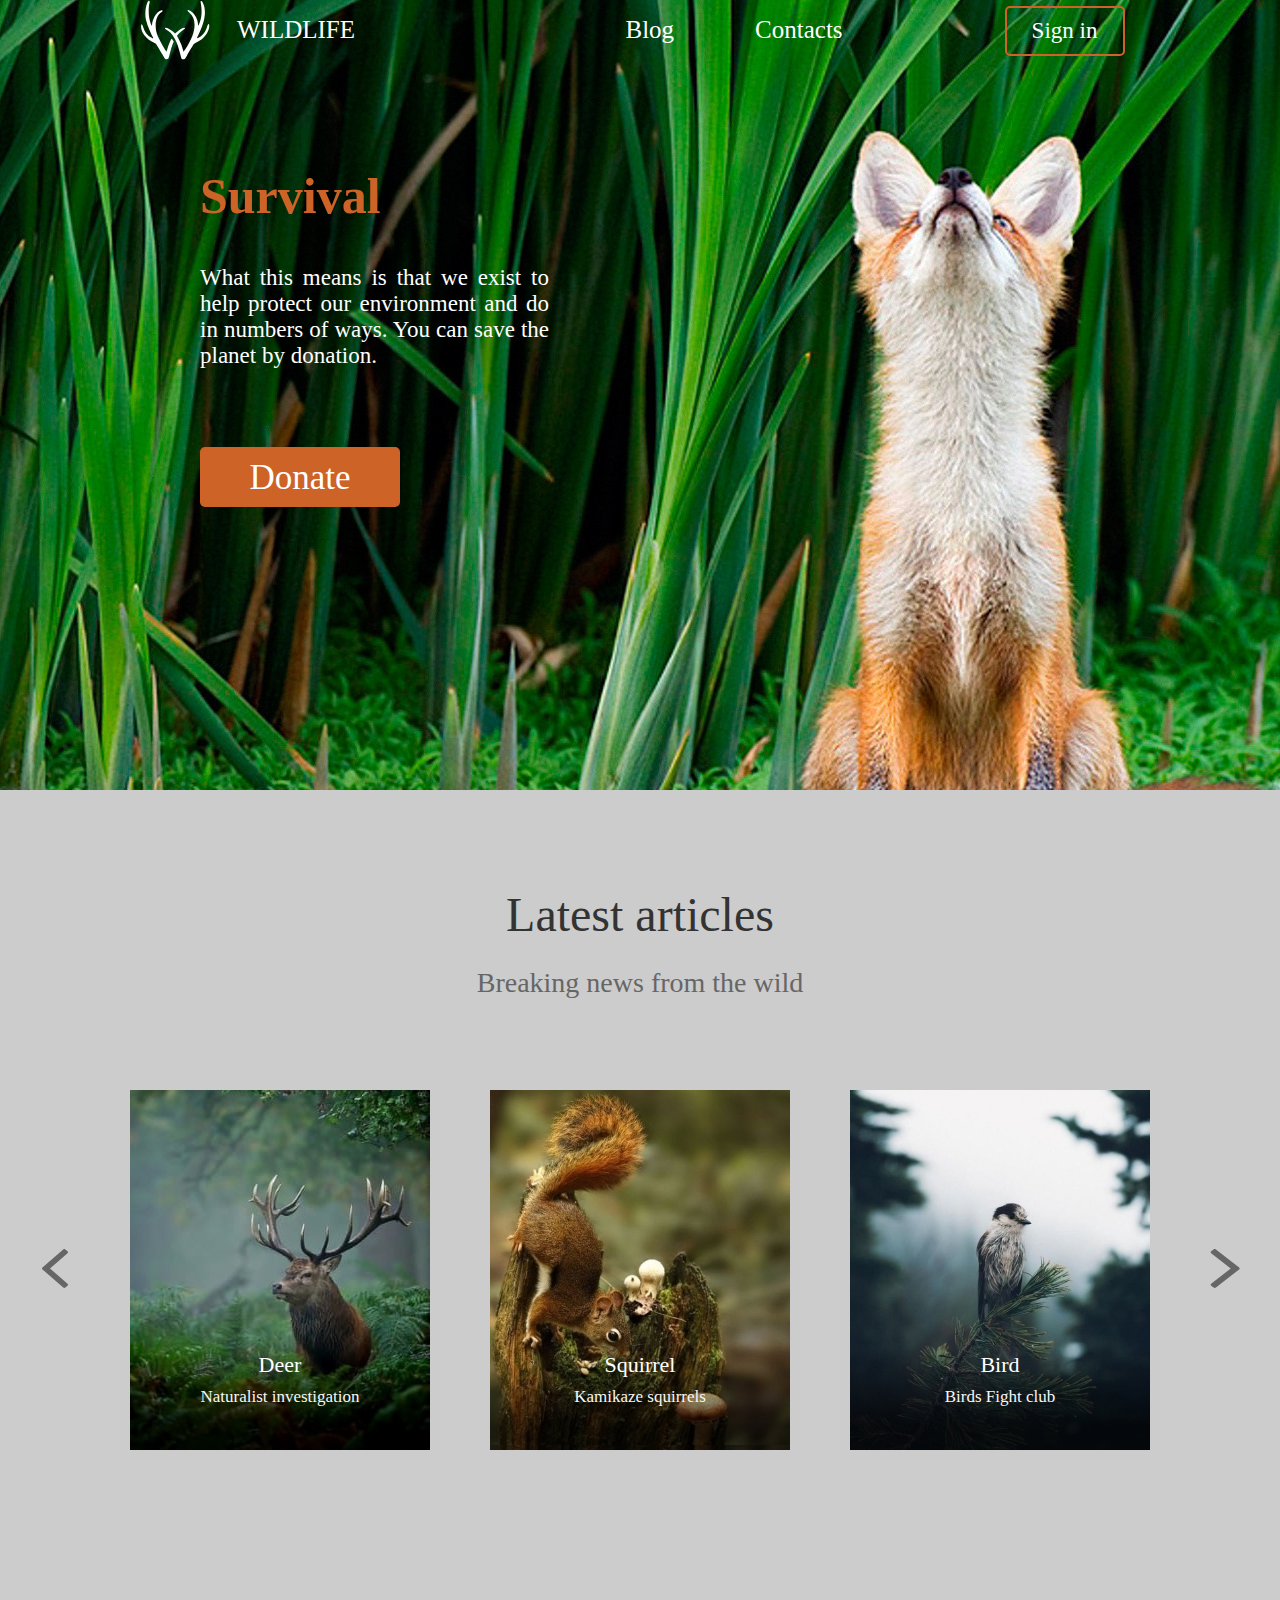
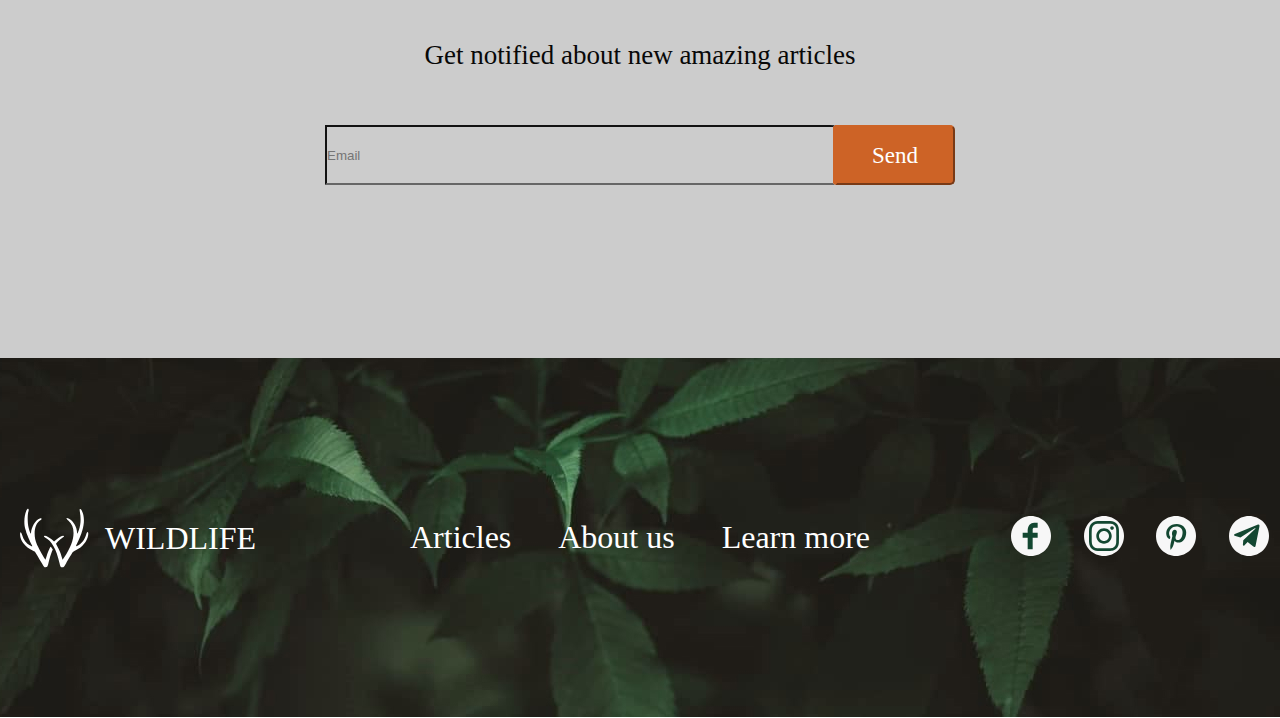
==== commit 862261a5: "feat:finish work" ====
--- a/wildlife/index.html
+++ b/wildlife/index.html
@@ -150,12 +150,36 @@
         </div>
         <div class="wildlife-footer6">
           <ul class="ulLinks2">
-            <li class="llinks2"><svg width="40" height="40" viewBox="0 0 40 40" fill="none" xmlns="http://www.w3.org/2000/svg">
-              <path d="M0 20C0 8.95431 8.95431 0 20 0C31.0457 0 40 8.95431 40 20C40 31.0457 31.0457 40 20 40C8.95431 40 0 31.0457 0 20Z" fill="#F7F7F7"/>
-              <path d="M21.6663 16.6663H26.6663V21.6663H21.6663V33.3325H16.6663V21.6663H11.6663V16.6663H16.6663V14.575C16.6663 12.5938 17.29 10.09 18.53 8.72126C19.77 7.35001 21.3188 6.66626 23.1738 6.66626H26.6675V11.6663H23.1675C22.3375 11.6663 21.6675 12.3363 21.6675 13.165V16.6663H21.6663Z" fill="#134731"/>
-              </svg>
-            </li>
-            <li   
+            <a href="https://ru-ru.facebook.com/reamptru/" target="_blank">
+              <li class="llinks2"><svg width="40" height="40" viewBox="0 0 40 40" fill="none" xmlns="http://www.w3.org/2000/svg">
+                <path d="M0 20C0 8.95431 8.95431 0 20 0C31.0457 0 40 8.95431 40 20C40 31.0457 31.0457 40 20 40C8.95431 40 0 31.0457 0 20Z" fill="#F7F7F7"/>
+                <path d="M21.6663 16.6663H26.6663V21.6663H21.6663V33.3325H16.6663V21.6663H11.6663V16.6663H16.6663V14.575C16.6663 12.5938 17.29 10.09 18.53 8.72126C19.77 7.35001 21.3188 6.66626 23.1738 6.66626H26.6675V11.6663H23.1675C22.3375 11.6663 21.6675 12.3363 21.6675 13.165V16.6663H21.6663Z" fill="#134731"/>
+                </svg>
+              </li>
+            </a>
+            <a href="https://www.instagram.com/theevaelfie/" target="_blank">
+              <li class="llinks2"><svg width="40" height="40" viewBox="0 0 40 40" fill="none" xmlns="http://www.w3.org/2000/svg">
+                <path d="M0 20C0 8.95431 8.95431 0 20 0C31.0457 0 40 8.95431 40 20C40 31.0457 31.0457 40 20 40C8.95431 40 0 31.0457 0 20Z" fill="#F7F7F7"/>
+                <path d="M20.0088 7.7017C24.019 7.7017 24.4938 7.71928 26.0709 7.78961C27.5366 7.85407 28.3281 8.10021 28.8558 8.30533C29.5534 8.57492 30.0576 8.90311 30.5794 9.42469C31.1071 9.95214 31.4295 10.4503 31.7051 11.1477C31.9103 11.6751 32.1565 12.4722 32.221 13.9314C32.2914 15.5138 32.309 15.9885 32.309 19.9912C32.309 23.9939 32.2914 24.4745 32.221 26.051C32.1565 27.5161 31.9103 28.3073 31.7051 28.8347C31.4354 29.5321 31.1071 30.0361 30.5853 30.5577C30.0576 31.0852 29.5593 31.4075 28.8616 31.6829C28.334 31.8881 27.5366 32.1342 26.0768 32.1987C24.4938 32.269 24.019 32.2866 20.0147 32.2866C16.0104 32.2866 15.5296 32.269 13.9525 32.1987C12.4868 32.1342 11.6953 31.8881 11.1677 31.6829C10.47 31.4134 9.9658 31.0852 9.44401 30.5636C8.91636 30.0361 8.5939 29.538 8.31835 28.8406C8.11315 28.3131 7.86691 27.5161 7.80242 26.0568C7.73207 24.4745 7.71448 23.9998 7.71448 19.9971C7.71448 15.9943 7.73207 15.5138 7.80242 13.9373C7.86691 12.4722 8.11315 11.681 8.31835 11.1535C8.58804 10.4561 8.91636 9.95214 9.43815 9.43055C9.9658 8.90311 10.4641 8.58078 11.1618 8.30533C11.6895 8.10021 12.4868 7.85407 13.9466 7.78961C15.5237 7.71928 15.9986 7.7017 20.0088 7.7017ZM20.0088 5C15.9341 5 15.4241 5.01758 13.8235 5.08791C12.2288 5.15823 11.1325 5.4161 10.1827 5.78531C9.19191 6.1721 8.35353 6.68197 7.52101 7.52002C6.68263 8.35222 6.17256 9.19027 5.78562 10.1748C5.41626 11.1301 5.1583 12.2202 5.08794 13.8142C5.01759 15.42 5 15.9299 5 20.0029C5 24.076 5.01759 24.5859 5.08794 26.1858C5.1583 27.7798 5.41626 28.8758 5.78562 29.8252C6.17256 30.8156 6.68263 31.6536 7.52101 32.4858C8.35353 33.318 9.19191 33.8338 10.1769 34.2147C11.1325 34.5839 12.223 34.8418 13.8177 34.9121C15.4182 34.9824 15.9283 35 20.0029 35C24.0776 35 24.5876 34.9824 26.1882 34.9121C27.7829 34.8418 28.8792 34.5839 29.829 34.2147C30.814 33.8338 31.6523 33.318 32.4849 32.4858C33.3174 31.6536 33.8333 30.8156 34.2144 29.831C34.5837 28.8758 34.8417 27.7857 34.9121 26.1916C34.9824 24.5917 35 24.0819 35 20.0088C35 15.9357 34.9824 15.4259 34.9121 13.8259C34.8417 12.2319 34.5837 11.136 34.2144 10.1866C33.845 9.19027 33.335 8.35222 32.4966 7.52002C31.6641 6.68783 30.8257 6.1721 29.8407 5.79117C28.8851 5.42196 27.7946 5.16409 26.1999 5.09377C24.5935 5.01758 24.0834 5 20.0088 5V5Z" fill="#134731"/>
+                <path d="M20.0088 12.2964C15.7524 12.2964 12.2992 15.7482 12.2992 20.003C12.2992 24.2577 15.7524 27.7096 20.0088 27.7096C24.2652 27.7096 27.7184 24.2577 27.7184 20.003C27.7184 15.7482 24.2652 12.2964 20.0088 12.2964ZM20.0088 25.002C17.2474 25.002 15.0078 22.7633 15.0078 20.003C15.0078 17.2427 17.2474 15.0039 20.0088 15.0039C22.7702 15.0039 25.0098 17.2427 25.0098 20.003C25.0098 22.7633 22.7702 25.002 20.0088 25.002Z" fill="#134731"/>
+                <path d="M29.8232 11.9916C29.8232 12.9853 29.0174 13.7907 28.0233 13.7907C27.0292 13.7907 26.2234 12.9853 26.2234 11.9916C26.2234 10.9979 27.0292 10.1924 28.0233 10.1924C29.0174 10.1924 29.8232 10.9979 29.8232 11.9916Z" fill="#134731"/>
+                </svg>
+              </li>
+            </a>
+            <a href="https://www.pinterest.ru/pin/707768897683439069/?d=t&mt=login" target="_blank">
+                <li class="llinks2"><svg width="40" height="40" viewBox="0 0 40 40" fill="none" xmlns="http://www.w3.org/2000/svg">
+                <path d="M0 20C0 8.95431 8.95431 0 20 0C31.0457 0 40 8.95431 40 20C40 31.0457 31.0457 40 20 40C8.95431 40 0 31.0457 0 20Z" fill="#F7F7F7"/>
+                <path d="M20.81 7.95117C13.76 7.95117 10.205 13.0062 10.205 17.2212C10.205 19.7762 11.1737 22.0449 13.2437 22.8899C13.585 23.0299 13.8887 22.8962 13.9875 22.5212C14.0562 22.2599 14.2175 21.5999 14.2912 21.3262C14.3925 20.9574 14.3525 20.8262 14.08 20.5012C13.4812 19.7974 13.1 18.8812 13.1 17.5899C13.1 13.8399 15.905 10.4837 20.4062 10.4837C24.3925 10.4837 26.5825 12.9224 26.5825 16.1699C26.5825 20.4499 24.6875 24.0599 21.8762 24.0599C20.3225 24.0599 19.1612 22.7762 19.535 21.2012C19.9812 19.3174 20.845 17.2899 20.845 15.9349C20.845 14.7199 20.1912 13.7087 18.845 13.7087C17.2587 13.7087 15.9812 15.3487 15.9812 17.5487C15.9812 18.9499 16.4575 19.8974 16.4575 19.8974C16.4575 19.8974 14.8312 26.7787 14.5475 27.9837C13.9812 30.3837 14.4625 33.3274 14.5062 33.6249C14.5275 33.7987 14.755 33.8437 14.8562 33.7099C15.0025 33.5187 16.895 31.1812 17.535 28.8512C17.72 28.1912 18.58 24.7762 18.58 24.7762C19.0987 25.7574 20.6012 26.6224 22.205 26.6224C26.9762 26.6224 30.2112 22.2762 30.2112 16.4512C30.2062 12.0512 26.4775 7.95117 20.8112 7.95117H20.81Z" fill="#134731"/>
+                </svg>
+                 </li>
+            </a>
+            <a href="https://t.me/FREE_BANKA_PIVA" target="_blank">
+              <li class="llinks2"><svg width="40" height="40" viewBox="0 0 40 40" fill="none" xmlns="http://www.w3.org/2000/svg">
+                <path d="M0 20C0 8.95431 8.95431 0 20 0C31.0457 0 40 8.95431 40 20C40 31.0457 31.0457 40 20 40C8.95431 40 0 31.0457 0 20Z" fill="#F7F7F7"/>
+                <path d="M28.4299 8.75572L5.83808 17.9356C4.92895 18.3631 4.62146 19.2193 5.6183 19.6839L11.4141 21.6246L25.4275 12.4989C26.1927 11.9259 26.976 12.0787 26.302 12.7089L14.2663 24.1918L13.8882 29.0513C14.2384 29.8016 14.8796 29.8051 15.2886 29.4322L18.6185 26.1122L24.3214 30.612C25.6459 31.4383 26.3666 30.905 26.6516 29.3906L30.3922 10.7271C30.7806 8.86286 30.1182 8.04149 28.4299 8.75572Z" fill="#134731"/>
+                </svg>
+              </li>
+            </a>
           </ul>  
         </div>
       </div>
--- a/wildlife/style.css
+++ b/wildlife/style.css
@@ -407,7 +407,7 @@
   align-items: center;
   display: flex;
   height: 359px;
-  width: 480px;
+  width: 500px;
 }
 
 .menu2{
@@ -439,7 +439,7 @@
 }
 
 .wildlife-footer5{
-  width: 480px;
+  width: 500px;
   height: 359px;
   display: flex;
   justify-content: center;
@@ -454,4 +454,29 @@
   font-family: Roboto;
   font-size: 32px;
   border-spacing: 100px ;
+}
+
+.wildlife-footer6{
+  display: flex;
+  width: 500px;
+  height: 360px;
+  justify-content: center;
+}
+.ulLinks2{
+  width: 258px;
+  display: flex;
+  justify-content: center;
+  align-items: center;
+  justify-content: space-between;
+}
+
+.llinks:hover{
+  transform: rotate(720deg);
+  transition: 0.7s;
+  transform: scale(-1);
+}
+
+.llinks2:active{
+  transform:scaleX(-1.5);
+  transition: 0.1s;
 }